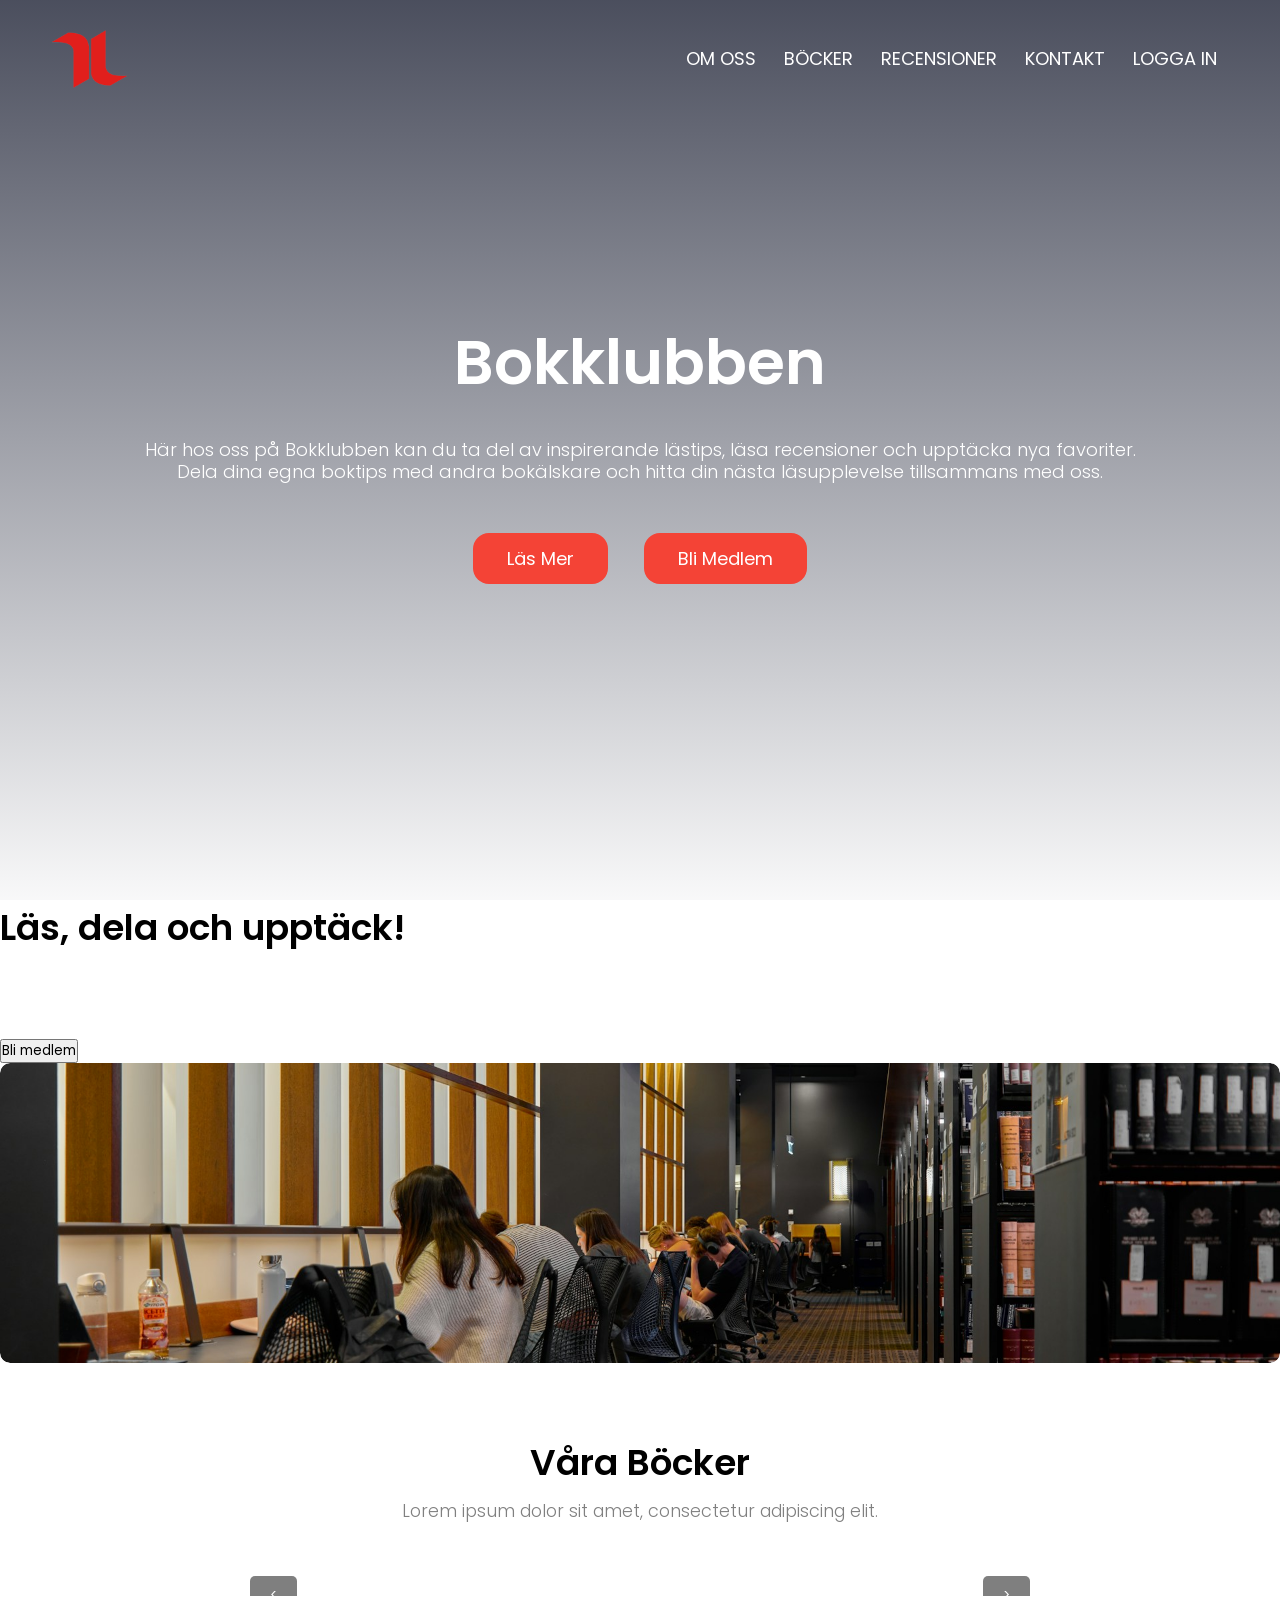
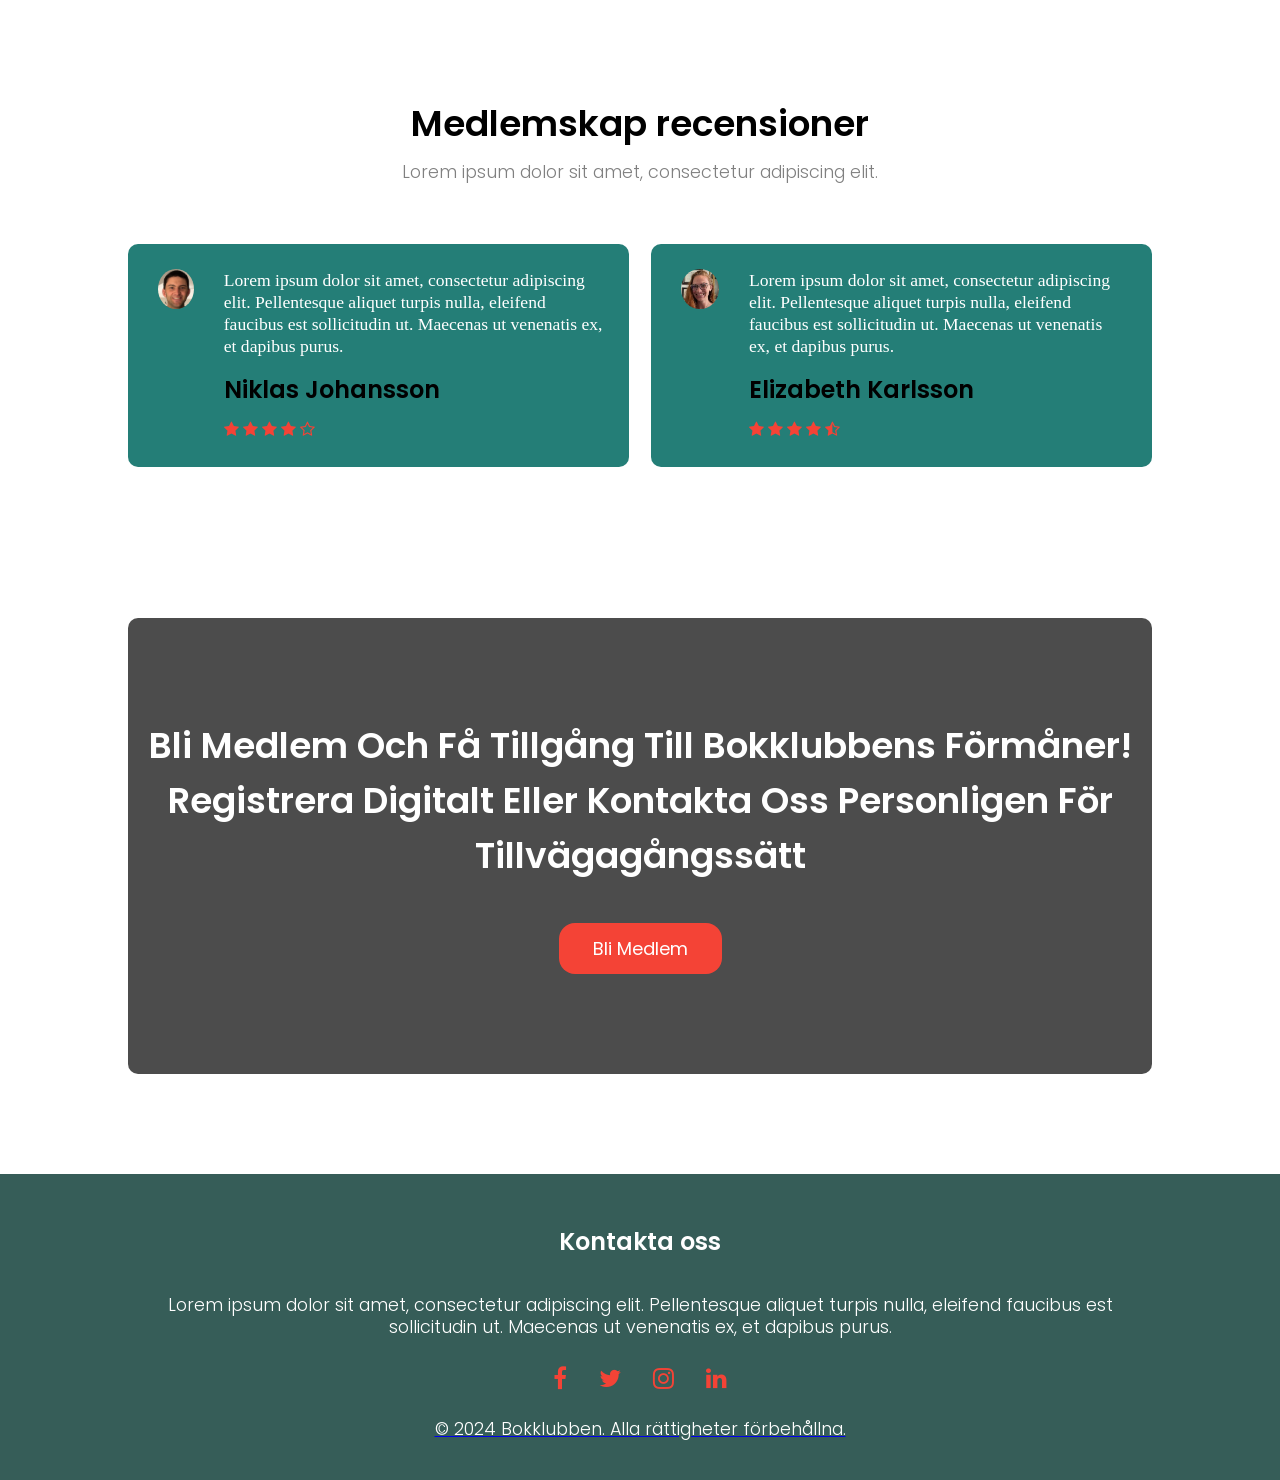
==== index.html @ b1202403 "Merge branch 'main' of https://gitlab.com/Teodorakri/boiler-room-bookify-ab" ====
<html>
<head>
<meta name="viewport" content="width=device-width, initial-scale=1.0">
<title>Bokklubben</title>
<link rel="stylesheet" href="/css/styles.css">
<link href="https://fonts.googleapis.com/css?family=Poppins:100,200,300,400,600,700&display=swap" rel="stylesheet">
<link rel="stylesheet" href="https://stackpath.bootstrapcdn.com/font-awesome/4.7.0/css/font-awesome.min.css"> 
<script src="index.js" defer></script>
</head>

<body>
    <section class="header">
        
        <nav>
            <a href="index.html"><img src="/images/Logo.png"></a>
            <div class="nav-links" id="navLinks">  
                <i class="fa fa-close" onclick="hideMenu()"></i>
                <ul>
                    <li><a href="#information">OM OSS</a></li>
                    <li><a href="#böcker">BÖCKER</a></li>
                    <li><a href="#recensioner">RECENSIONER</a></li>
                    <li><a href="#kontakt">KONTAKT</a></li>
                    <li><a href="login.html">LOGGA IN</a></li>
                </ul>
            </div>
            <i class="fa fa-bars" onclick="showMenu()"></i>
        </nav>
        
        <div class="hero-container">
            <h1>Bokklubben</h1>
            <p>Här hos oss på Bokklubben kan du ta del av inspirerande lästips, läsa recensioner och upptäcka nya favoriter.<br>Dela dina egna boktips med andra bokälskare och hitta din nästa läsupplevelse tillsammans med oss.</p>
            <a href="#information" class="hero-btn">Läs Mer</a>
            <a href="login.html" class="hero-btn">Bli Medlem</a>
        </div>
    </section>

    <main> 
 
        <section class="bg-light">
            <div class="grid grid-2-col hero inner-wrapper"> 

                <div class="hero-left">
                    <h1>Läs, dela och upptäck!</h1>
                    
                    <p>Här hos oss på Bokklubben kan du ta del av inspirerande lästips, läsa recensioner och upptäcka nya favoriter.</p>
                    
                    <p>Dela dina egna boktips med andra bokälskare och hitta din nästa läsupplevelse tillsammans med oss.</p>
                    
                    <a href="#">
                        <button class="button button-light" aria-label="Bli medlem">Bli medlem</button>
                    </a>

                </div>
                <div class="bibliotek-col">
                    <img src="images/Berlin.jpg">
                    <div class="layer">
                        <h3>BERLIN</h3>
                    </div>
                </div>
                
            </div>
    </section>
    
<!---------- Våra Böcker ---------->
    
<section class="böcker-sektion">
    <h1>Våra Böcker</h1>
        <p class="underrubrik">Lorem ipsum dolor sit amet, consectetur adipiscing elit.</p>
    <div class="slider">
      <button class="prev">&lt;</button>
      <div class="slides-container"></div>
      <button class="next">&gt;</button>
    </div>
</section>
    
<!---------- Medlemskap recensioner ---------->
    
    <section class="medlemskap-sektion" id="recensioner">
        <h1>Medlemskap recensioner</h1>
        <p class="underrubrik">Lorem ipsum dolor sit amet, consectetur adipiscing elit.</p>
            <div class="row">
                <div class="medlemskap-col">
                    <img src="images/user1.PNG">
                    <div> 
                        <p>Lorem ipsum dolor sit amet, consectetur adipiscing elit. Pellentesque aliquet turpis nulla, eleifend faucibus est sollicitudin ut. Maecenas ut venenatis ex, et dapibus purus.</p>
                        <h3>Niklas Johansson</h3>
                        <i class="fa fa-star"></i>
                        <i class="fa fa-star"></i>
                        <i class="fa fa-star"></i>
                        <i class="fa fa-star"></i>
                        <i class="fa fa-star-o"></i>
                    </div>
                </div>
                <div class="medlemskap-col">
                    <img src="images/user2.PNG">
                    <div>
                        <p>Lorem ipsum dolor sit amet, consectetur adipiscing elit. Pellentesque aliquet turpis nulla, eleifend faucibus est sollicitudin ut. Maecenas ut venenatis ex, et dapibus purus.</p>
                        <h3>Elizabeth Karlsson</h3>
                        <i class="fa fa-star"></i>
                        <i class="fa fa-star"></i>
                        <i class="fa fa-star"></i>
                        <i class="fa fa-star"></i>
                        <i class="fa fa-star-half-o"></i>
                    </div>
                </div>
                
            </div>
    </section>
    
<!------ Uppmaning för registrering ------>

<section class="registrera-sektion">
    
       <h1>Bli Medlem Och Få Tillgång Till Bokklubbens Förmåner!<br>Registrera Digitalt Eller Kontakta Oss Personligen För Tillvägagångssätt</h1>
        <a href="login.html" class="hero-btn">Bli Medlem</a>
    
</section>    
</main> 
<!-------- Footer ---------->
<footer>
<section class="footer" id="kontakt">
        <h4>Kontakta oss</h4>
        <p>Lorem ipsum dolor sit amet, consectetur adipiscing elit. Pellentesque aliquet turpis nulla, eleifend faucibus est<br>sollicitudin ut. Maecenas ut venenatis ex, et dapibus purus.</p>
        <div class="icons">
            <a href="index.html"><i class="fa fa-facebook"></i></a>
            <a href="index.html"><i class="fa fa-twitter"></i></a>
            <a href="index.html"><i class="fa fa-instagram"></i></a>
            <a href="index.html"><i class="fa fa-linkedin"></i></a>
            
        </div>
        <a href="index.html" class="footer-link"><p>© 2024 Bokklubben. Alla rättigheter förbehållna.</p></a>
</section>  
</footer>

</body>
</html>
---- css/styles.css ----
*{
    margin: 0;
    padding: 0;
    font-family: 'Poppins', sans-serif;
}

.header{
    min-height: 100vh;
    width: 100%;
    background-image: linear-gradient(rgba(4, 9, 30, 0.719),rgba(4, 9, 30, 0.027)),url(images/Library.jpg);
    background-position: center;
    background-size: cover;
    position: relative;
    overflow: hidden;
}

nav{
    display: flex;
    padding: 1.5% 4%;
    justify-content: space-between;
    align-items: center;
}

nav img{
    width: 80px;
}

.nav-links{
    flex: 1;
    text-align: right;
}

.nav-links ul li{
    list-style: none;
    display: inline-block;
    padding: 8px 12px;
    position: relative;
}

.nav-links ul li a{
    color: #fff;
    text-decoration: none;
    font-size: 18px;
}

.nav-links ul li::after{
    content: '';
    width: 0%;
    height: 2px;
    background: #f44336;
    display: block;
    margin: auto;
    transition: .5s;    
}

.nav-links ul li:hover::after{
    width: 100%;
}

nav .fa{
    display: none;
}

.hero-container{
    width: 90%;
    color: #fff;
    position: absolute;
    top: 50%;
    left: 50%;
    transform: translate(-50%, -50%);
    text-align: center;
}

.hero-container h1{
    font-size: 62px;
}

.hero-container p{
    margin: 20px 0 40px;
    font-size: 18px;
    color: #fff;
}

.hero-btn {
    display: inline-block;
    text-decoration: none;
    color: #fff;
    border-radius: 1rem;
    padding: 12px 34px;
    font-size: 18px;
    background: #f44336;
    position: relative;
    cursor: pointer;
    transition: 1s;
    margin: 0 1rem;
}

.hero-btn:hover{
    background: #f44336;
    transform: scale(1.15);
}


@media(max-width: 700px)
{
   .nav-links ul li
    {
        display: block;
    }

    .nav-links
    {
        position: fixed;
        background: #f44336;
        height: 100vh;
        width: 200px;                                                   
        top: 0;
        right: -200px;
        text-align: left;
        z-index: 2;
        transition: 0.5s;
    }

    .nav-links ul{
        padding: 30px;
    }

    nav .fa{
        display: block;
        color: #fff;
        margin: 10px;
        font-size: 22px;
        cursor: pointer; 
    }

    .hero-container h1{
        font-size: 3rem;
    }

    .hero-btn{
        margin: 1rem 0;
        display: block;

    }

}


/*---------- Information --------*/

main{
    background-color: #ffffff;
}

.information-sektion{
    width: 80%;
    margin: auto;
    text-align: center;
    padding-top: 100px;
}

h1{
    font-size: 36px;
    font-weight: 600;
}

p{
    color: white;
    font-size: 15px;
    font-weight: 300;
    line-height: 22px;
    padding: 10px;
}

.underrubrik{
    font-size: 1.1rem;
    color: gray;
}

.row{
    margin-top: 5%;
    display: flex;
    justify-content: space-between;  
}
  
.information-col{
    flex-basis: 31%;
    background: #247e77;
    border-radius: 10px;
    margin-bottom: 5%;
    padding: 20px 12px;
    box-sizing: border-box;
    transition: .2s;
}

h3{
    text-align: center;
    font-weight: 600;
    margin: 10px 0;
    font-size: 1.5rem;
}

.information-col:hover{
    box-shadow: 0 0 20px 0px rgba(0, 0, 0, 0.808);
}

@media (max-width:700px){
    .row{
        flex-direction: column;
    }
} 

/*---------------- Bibliotek ----------------*/

.bibliotek{
    width: 80%;
    margin: auto;
    text-align: center;
    padding-top: 50px;
}

.bibliotek-col {
    flex-basis: 32%;
    border-radius: 10px;
    margin-bottom: 30px;
    position: relative;
    overflow: hidden;
    display: flex; 
    justify-content: center;
    align-items: center;
    height: 300px; 
}

.bibliotek-col img {
    width: 100%;
    height: 100%; 
    object-fit: cover; 
    border-radius: 10px; 
}    

.layer{
    background: transparent;
    height: 100%;
    width: 100%;
    top: 0;
    left: 0;
    position: absolute;
    transition: .5s;
}

.layer:hover{
    background: rgba(226, 0, 0, 0.7);
}

.layer h3{
    width: 100%;
    font-weight: 500;
    color: #fff;
    font-size: 26px;
    bottom: 0;
    left: 50%;
    transform: translateX(-50%);
    position: absolute;
    opacity: 0;
    transition: .5s;
}

.layer:hover h3{
    bottom: 49%;
    opacity: 1;
}

/*-------------- Våra böcker ----------------*/

.böcker-sektion {
    max-width: 800px;
    margin: auto;
    margin-top: 4.5rem;
    position: relative;
    overflow: hidden;
    text-align: center;
  }

  .book{
    background-color: #d4d3d359;
    border: 2px solid rgb(0, 0, 0);
  }

  .book p{
    font-size: 1.1rem;
    color: #000000;
  }

  .book-status {
    margin-top: 1rem;
    font-weight: bold;
    padding: 5px;
    border-radius: 5px;
    display: inline-block;
    text-transform: uppercase;
    
  }
  
  .book-status.available {
    color: rgb(0, 0, 0);
    background-color: #11e611;
  }
  
  .book-status.unavailable {
    color: rgb(0, 0, 0);
    background-color: #ff4747;
  }
  
  .slider {
    display: flex;
    align-items: center;
    position: relative;
    margin-top: 4rem;
  }
  
  .slides-container {
    display: flex;
    transition: transform 0.5s ease-in-out;
    width: 100%;
  }
  
  .slides-container .book {
    min-width: 100%;
    box-sizing: border-box;
    padding: 10px;
    text-align: center;
  }
    
  .slides-container img {
    width: 100%;
    max-height: 400px;
    object-fit: cover;
    border-radius: 8px;
  }
  
  button.prev,
  button.next {
    position: absolute;
    top: 50%;
    transform: translateY(-50%);
    background-color: rgba(0, 0, 0, 0.5);
    color: white;
    border: none;
    padding: 10px 20px;
    cursor: pointer;
    border-radius: 5px;
    z-index: 10;
  }
  
  button.prev {
    left: 10px;
  }
  
  button.next {
    right: 10px;
  }
  
  button.prev:hover,
  button.next:hover {
    background-color: rgba(0, 0, 0, 0.8);
  }

/*---------------- Medlemskap recensioner ------------------*/

.medlemskap-sektion{
    width: 80%;
    margin: auto;
    padding-top: 100px;
    text-align: center;
}

.medlemskap-col{
    flex-basis: 44%;
    border-radius: 10px;
    margin-bottom: 5%;
    text-align: left;
    background: #247e77;
    padding: 25px;
    cursor: pointer;
    display: flex;
    transition: .2s;
}

.medlemskap-col:hover{
    box-shadow: 0 0 20px 0px rgba(0, 0, 0, 0.808);
}

.medlemskap-col img{
    height: 40px;
    margin-left: 5px;
    margin-right: 30px;
    border-radius: 50%;
}

.medlemskap-col p{
    padding: 0;
    font-size: 1.1rem;
    font-family: cursive;
}

.medlemskap-col h3{
    margin-top: 15px;
    text-align: left;
}

.medlemskap-col .fa{
    color: #f44336;
}

@media(max-width:700px){
    .medlemskap-col img{
        margin-left: 0px;
        margin-right: 15px;
    }
}

/*-------- Uppmaning för registrering ----------*/


.registrera-sektion{
    margin: 100px auto;
    width: 80%;
    background-image: linear-gradient(rgba(0,0,0,0.7),rgba(0,0,0,0.7)),url(images/Registrera.png);
    background-position: center;
    background-size: cover;
    border-radius: 10px;
    text-align: center;
    padding: 100px 0;
}

.registrera-sektion h1{
    color: #fff;
    margin-bottom: 40px; 
    padding: 0; 
}

@media(max-width:700px){
    .registrera-sektion h1{
        font-size: 24px;
    }
}

/*--------------Footer---------------*/

.footer{
    background-color: #365d58;
    color: white;
    width: 100%;
    text-align: center;
    padding: 30px 0;
    font-size: 1.5rem;
}

.footer h4{
    margin-bottom: 25px;
    margin-top: 20px;
    font-weight: 600;
}

footer p{
    font-size: 1.1rem;
    color: #fff;
}

.icons .fa{
    color: #f44336;
    margin: 0 13px;
    cursor: pointer;
    padding: 18px 0;
}
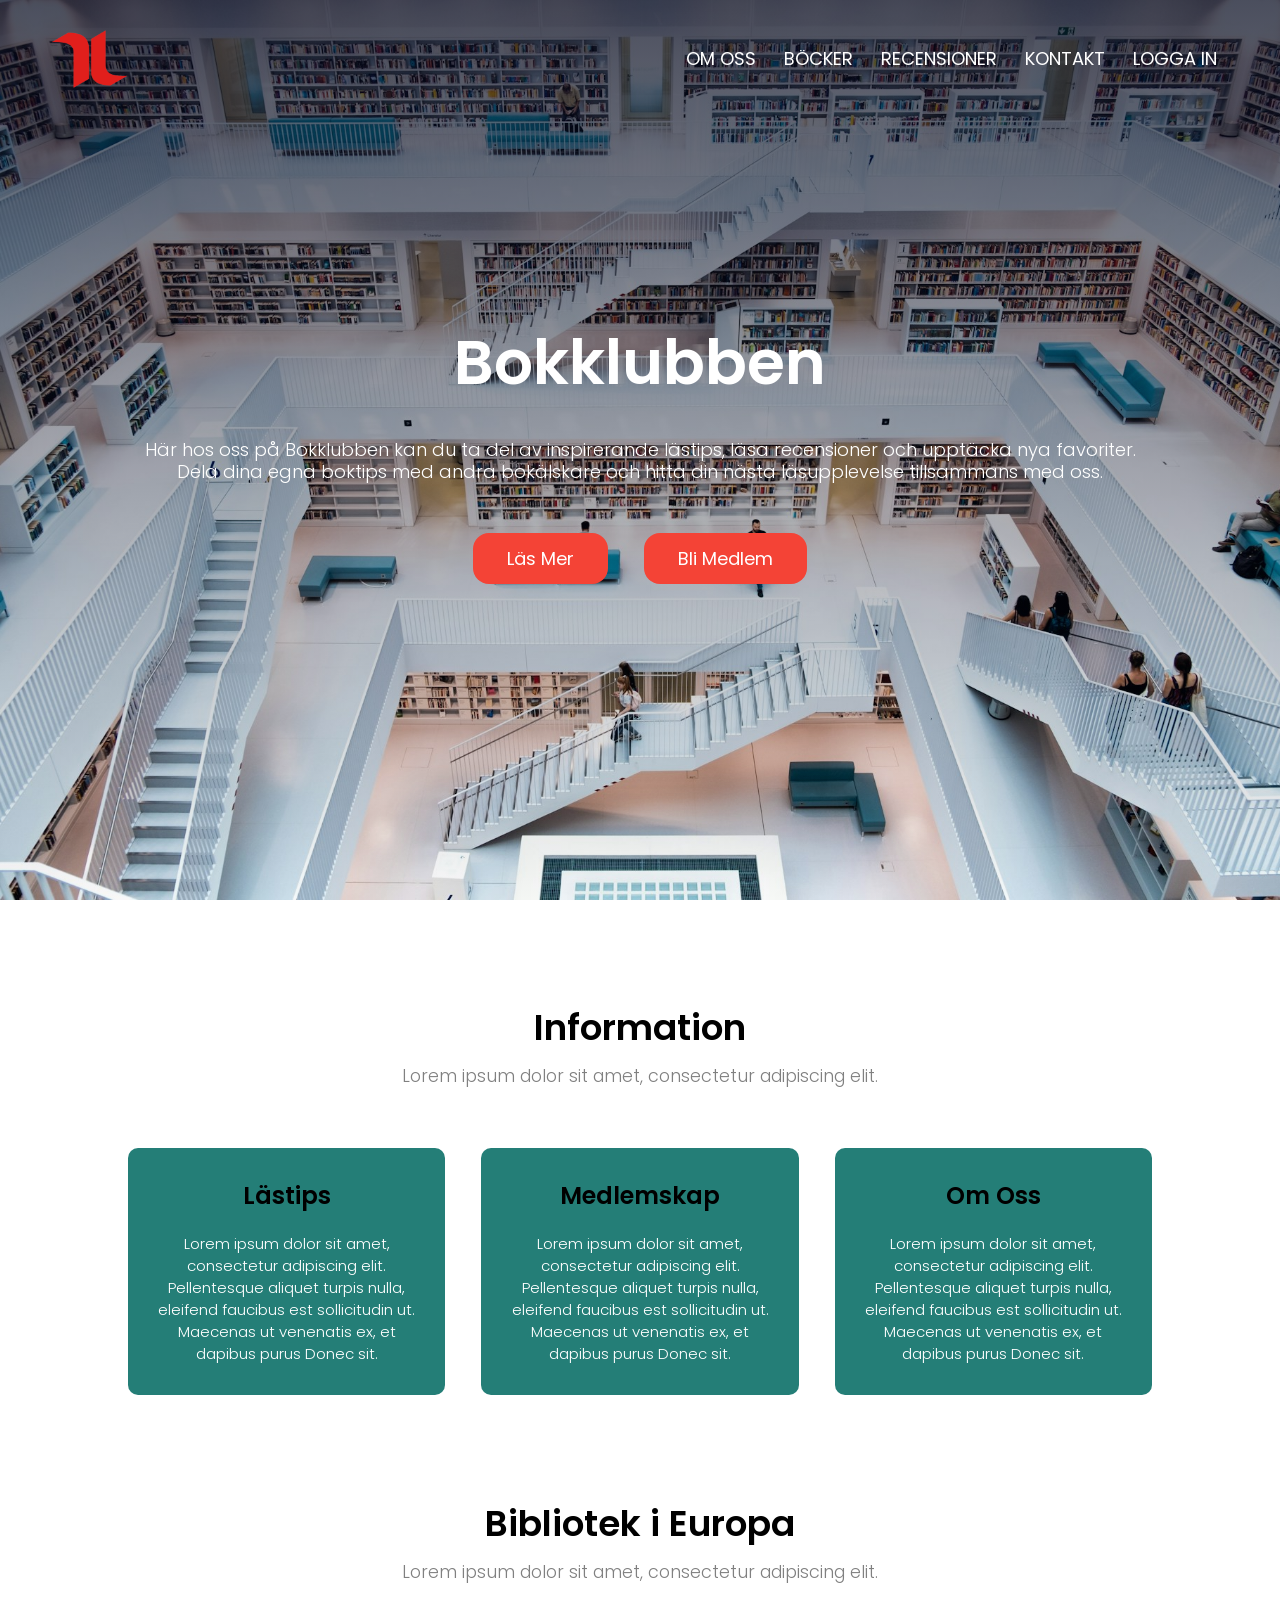
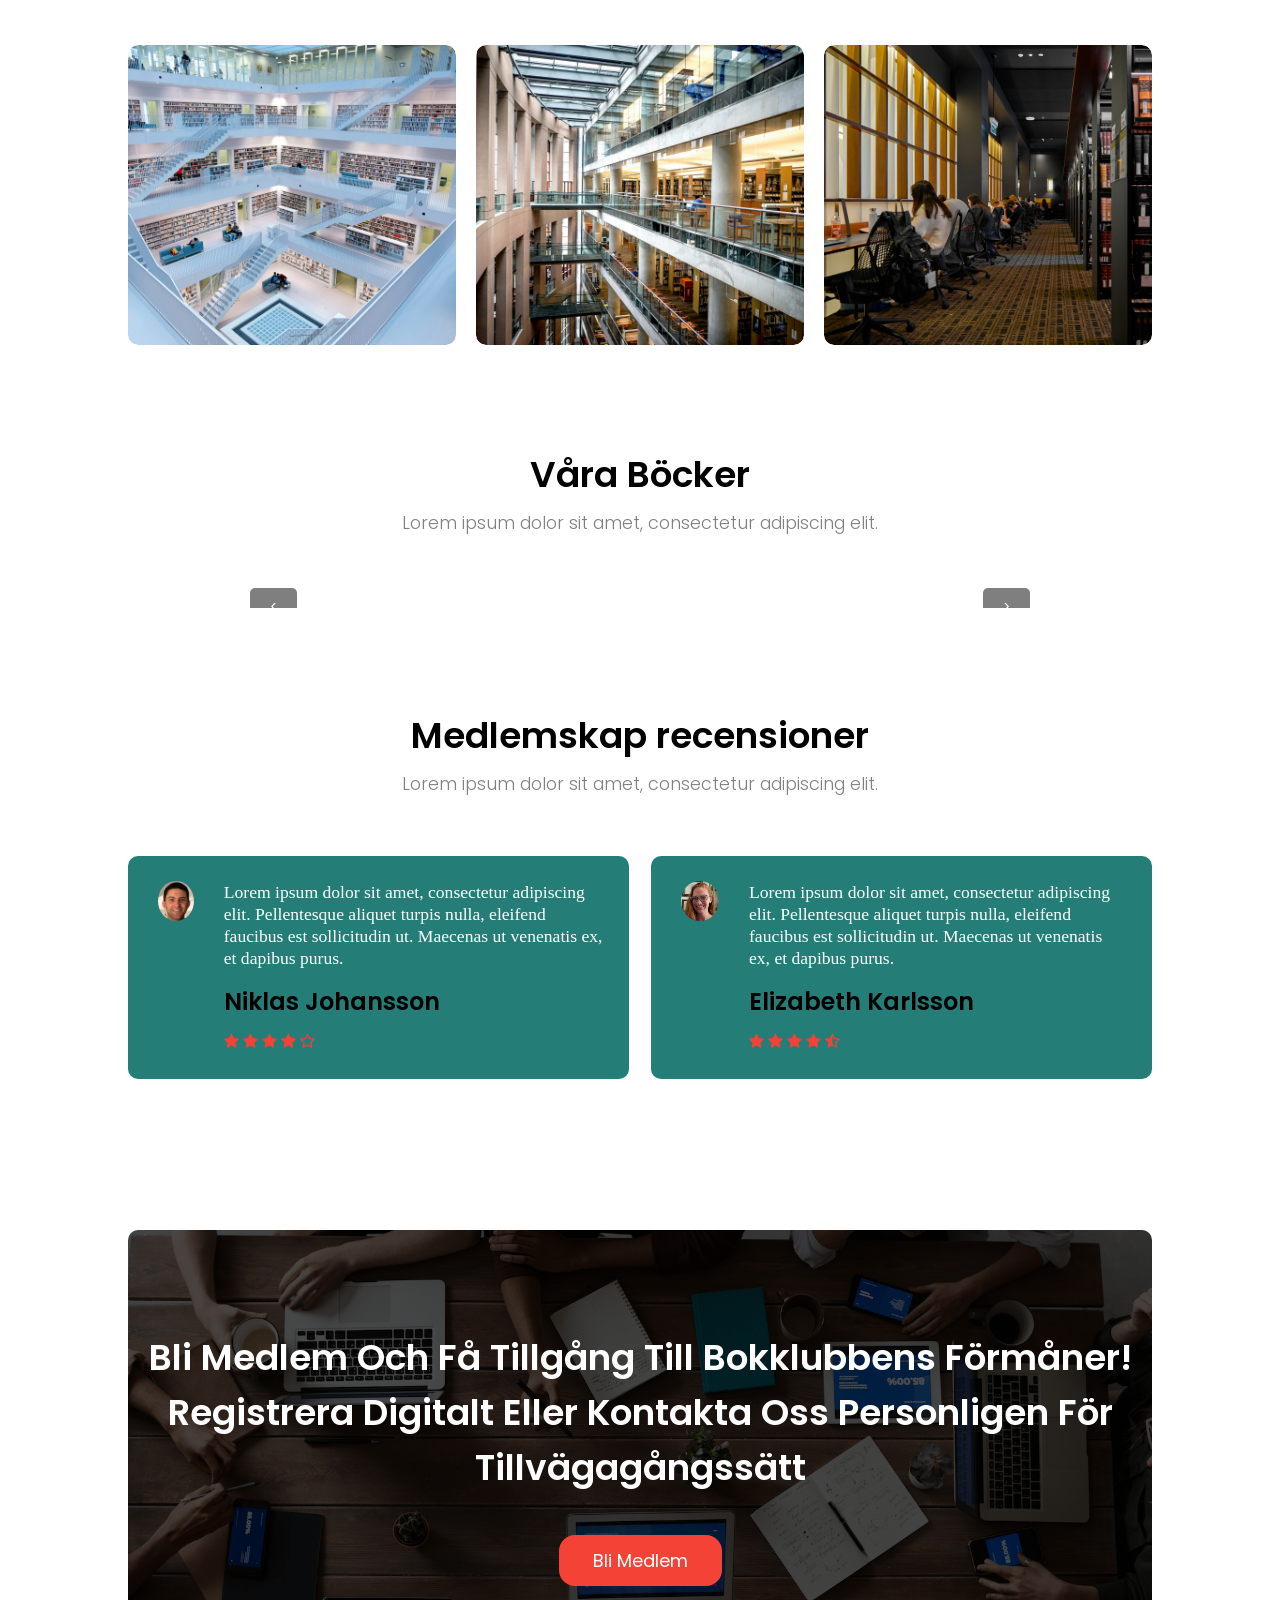
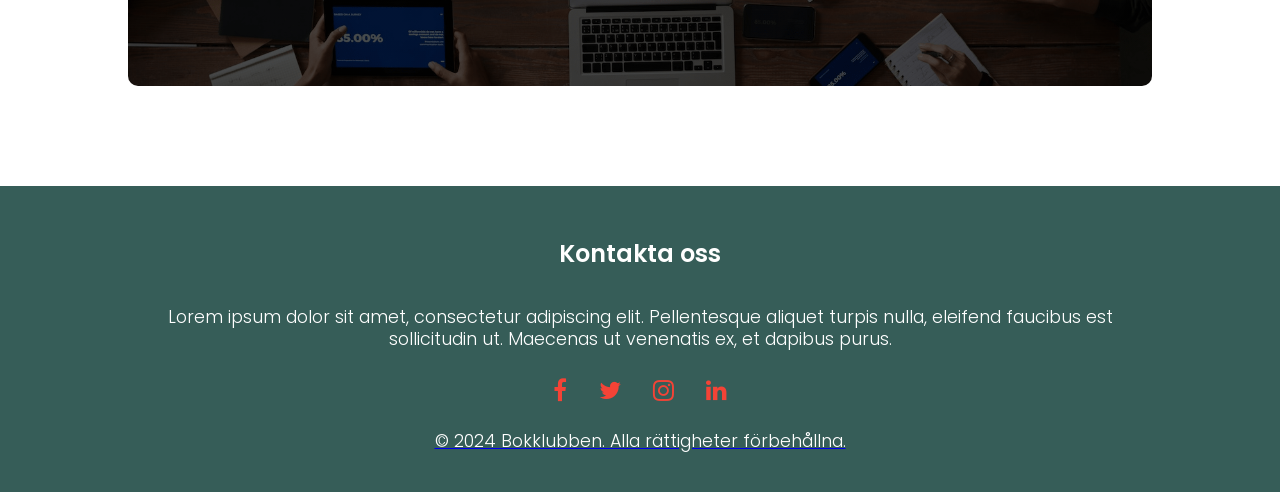
==== commit b3527947: "Frontpage Update Commit" ====
--- a/index.html
+++ b/index.html
@@ -12,7 +12,7 @@
     <section class="header">
         
         <nav>
-            <a href="index.html"><img src="/images/Logo.png"></a>
+            <a href="index.html"><img src="images/Logo.png"></a>
             <div class="nav-links" id="navLinks">  
                 <i class="fa fa-close" onclick="hideMenu()"></i>
                 <ul>
@@ -34,22 +34,44 @@
         </div>
     </section>
 
-    <main> 
- 
-        <section class="bg-light">
-            <div class="grid grid-2-col hero inner-wrapper"> 
-
-                <div class="hero-left">
-                    <h1>Läs, dela och upptäck!</h1>
-                    
-                    <p>Här hos oss på Bokklubben kan du ta del av inspirerande lästips, läsa recensioner och upptäcka nya favoriter.</p>
-                    
-                    <p>Dela dina egna boktips med andra bokälskare och hitta din nästa läsupplevelse tillsammans med oss.</p>
-                    
-                    <a href="#">
-                        <button class="button button-light" aria-label="Bli medlem">Bli medlem</button>
-                    </a>
-
+    <!---------- Information ----------->
+    <main>
+    <section class="information-sektion" id="information">
+        <h1>Information</h1>
+        <p class="underrubrik">Lorem ipsum dolor sit amet, consectetur adipiscing elit.</p>
+        <div class="row">
+            <div class="information-col">
+                <h3>Lästips</h3>
+                <p>Lorem ipsum dolor sit amet, consectetur adipiscing elit. Pellentesque aliquet turpis nulla, eleifend faucibus est sollicitudin ut. Maecenas ut venenatis ex, et dapibus purus Donec sit.</p>
+            </div>
+            <div class="information-col">
+                <h3>Medlemskap</h3>
+                <p>Lorem ipsum dolor sit amet, consectetur adipiscing elit. Pellentesque aliquet turpis nulla, eleifend faucibus est sollicitudin ut. Maecenas ut venenatis ex, et dapibus purus Donec sit.</p>
+            </div>
+            <div class="information-col">
+                <h3>Om Oss</h3>
+                <p>Lorem ipsum dolor sit amet, consectetur adipiscing elit. Pellentesque aliquet turpis nulla, eleifend faucibus est sollicitudin ut. Maecenas ut venenatis ex, et dapibus purus Donec sit.</p>
+            </div>
+        </div>
+    </section>
+    
+<!---------- Bibliotek ---------->
+    
+    <section class="bibliotek">
+        <h1>Bibliotek i Europa</h1>
+        <p class="underrubrik">Lorem ipsum dolor sit amet, consectetur adipiscing elit.</p>
+            <div class="row">
+                <div class="bibliotek-col">
+                    <img src="images/Stockholm.jpg">
+                    <div class="layer">
+                        <h3>STOCKHOLM</h3>
+                    </div>
+                </div>
+                <div class="bibliotek-col">
+                    <img src="images/Madrid.jpg">
+                    <div class="layer">
+                        <h3>MADRID</h3>
+                    </div>
                 </div>
                 <div class="bibliotek-col">
                     <img src="images/Berlin.jpg">
--- a/css/styles.css
+++ b/css/styles.css
@@ -7,7 +7,7 @@
 .header{
     min-height: 100vh;
     width: 100%;
-    background-image: linear-gradient(rgba(4, 9, 30, 0.719),rgba(4, 9, 30, 0.027)),url(images/Library.jpg);
+    background-image: linear-gradient(rgba(4, 9, 30, 0.719),rgba(4, 9, 30, 0.027)),url(/images/Library.jpg);
     background-position: center;
     background-size: cover;
     position: relative;
@@ -425,7 +425,7 @@
 .registrera-sektion{
     margin: 100px auto;
     width: 80%;
-    background-image: linear-gradient(rgba(0,0,0,0.7),rgba(0,0,0,0.7)),url(images/Registrera.png);
+    background-image: linear-gradient(rgba(0,0,0,0.7),rgba(0,0,0,0.7)),url(/images/Registrera.png);
     background-position: center;
     background-size: cover;
     border-radius: 10px;
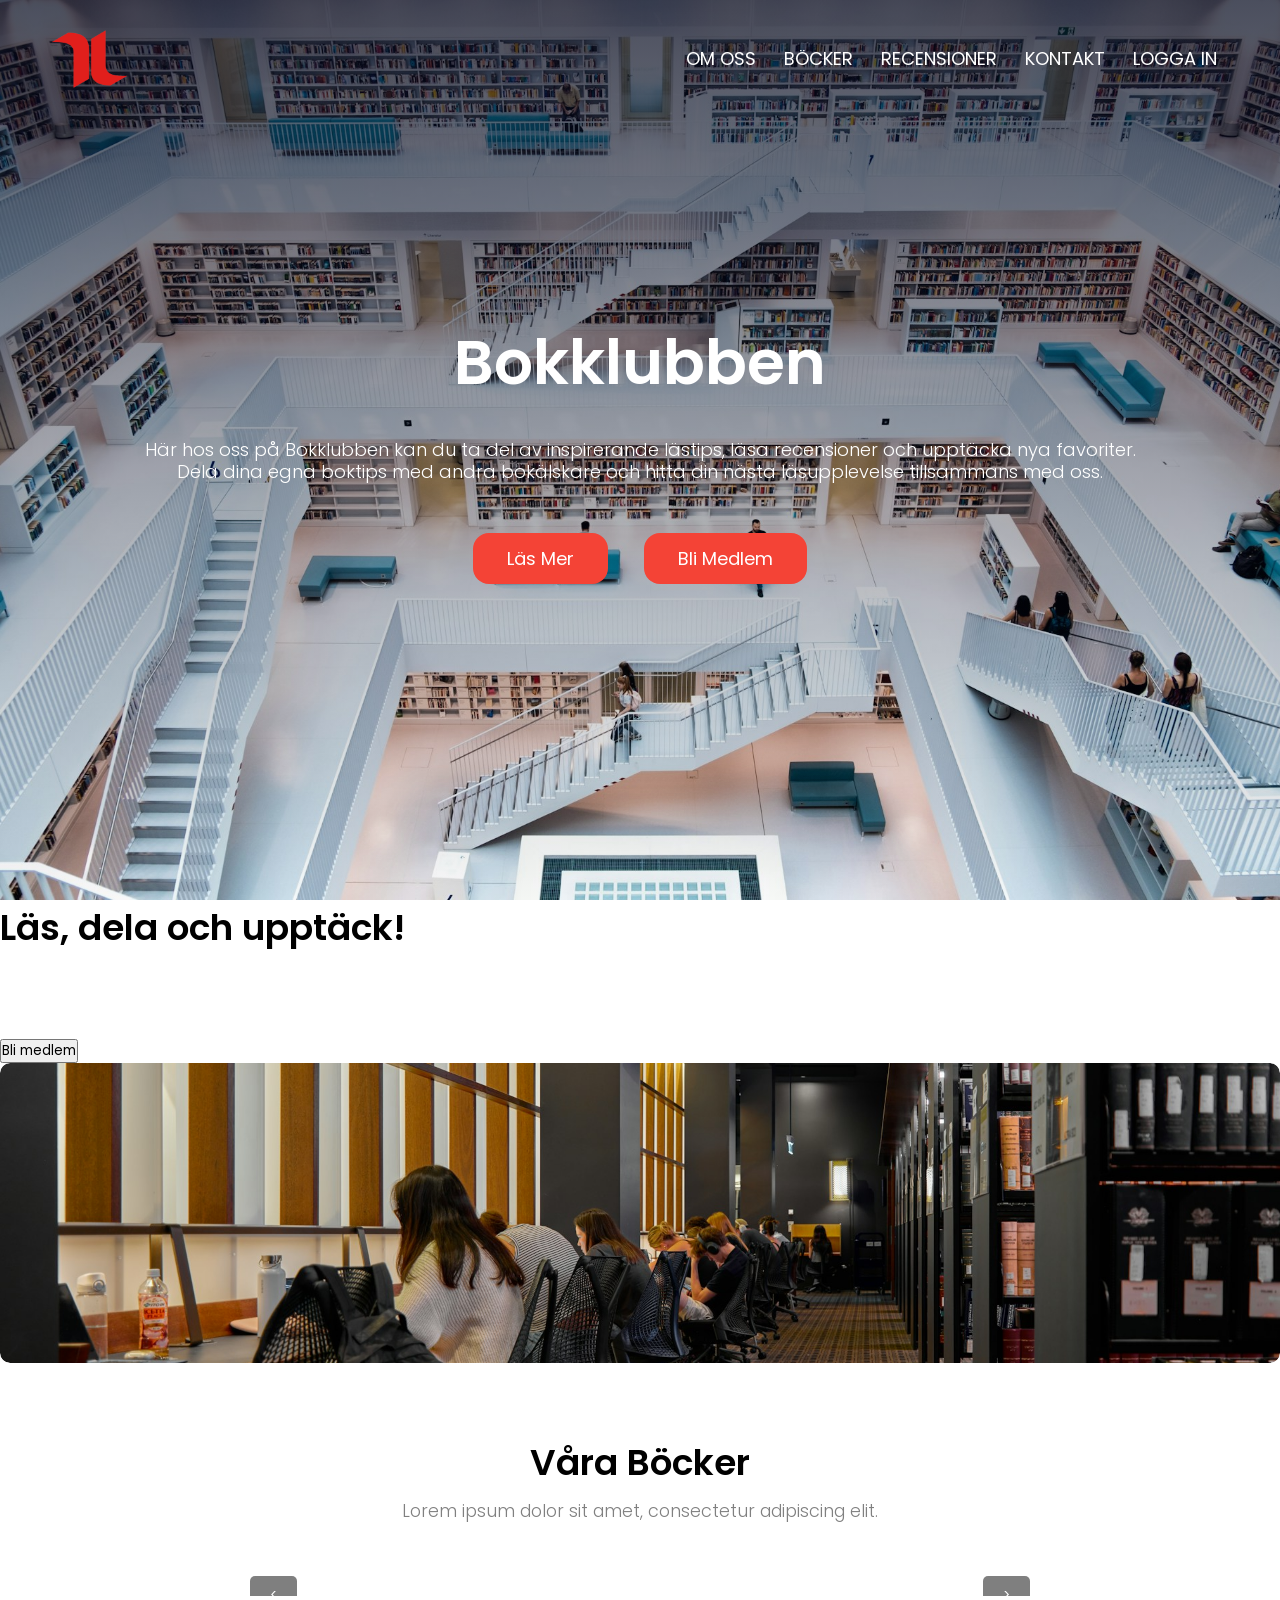
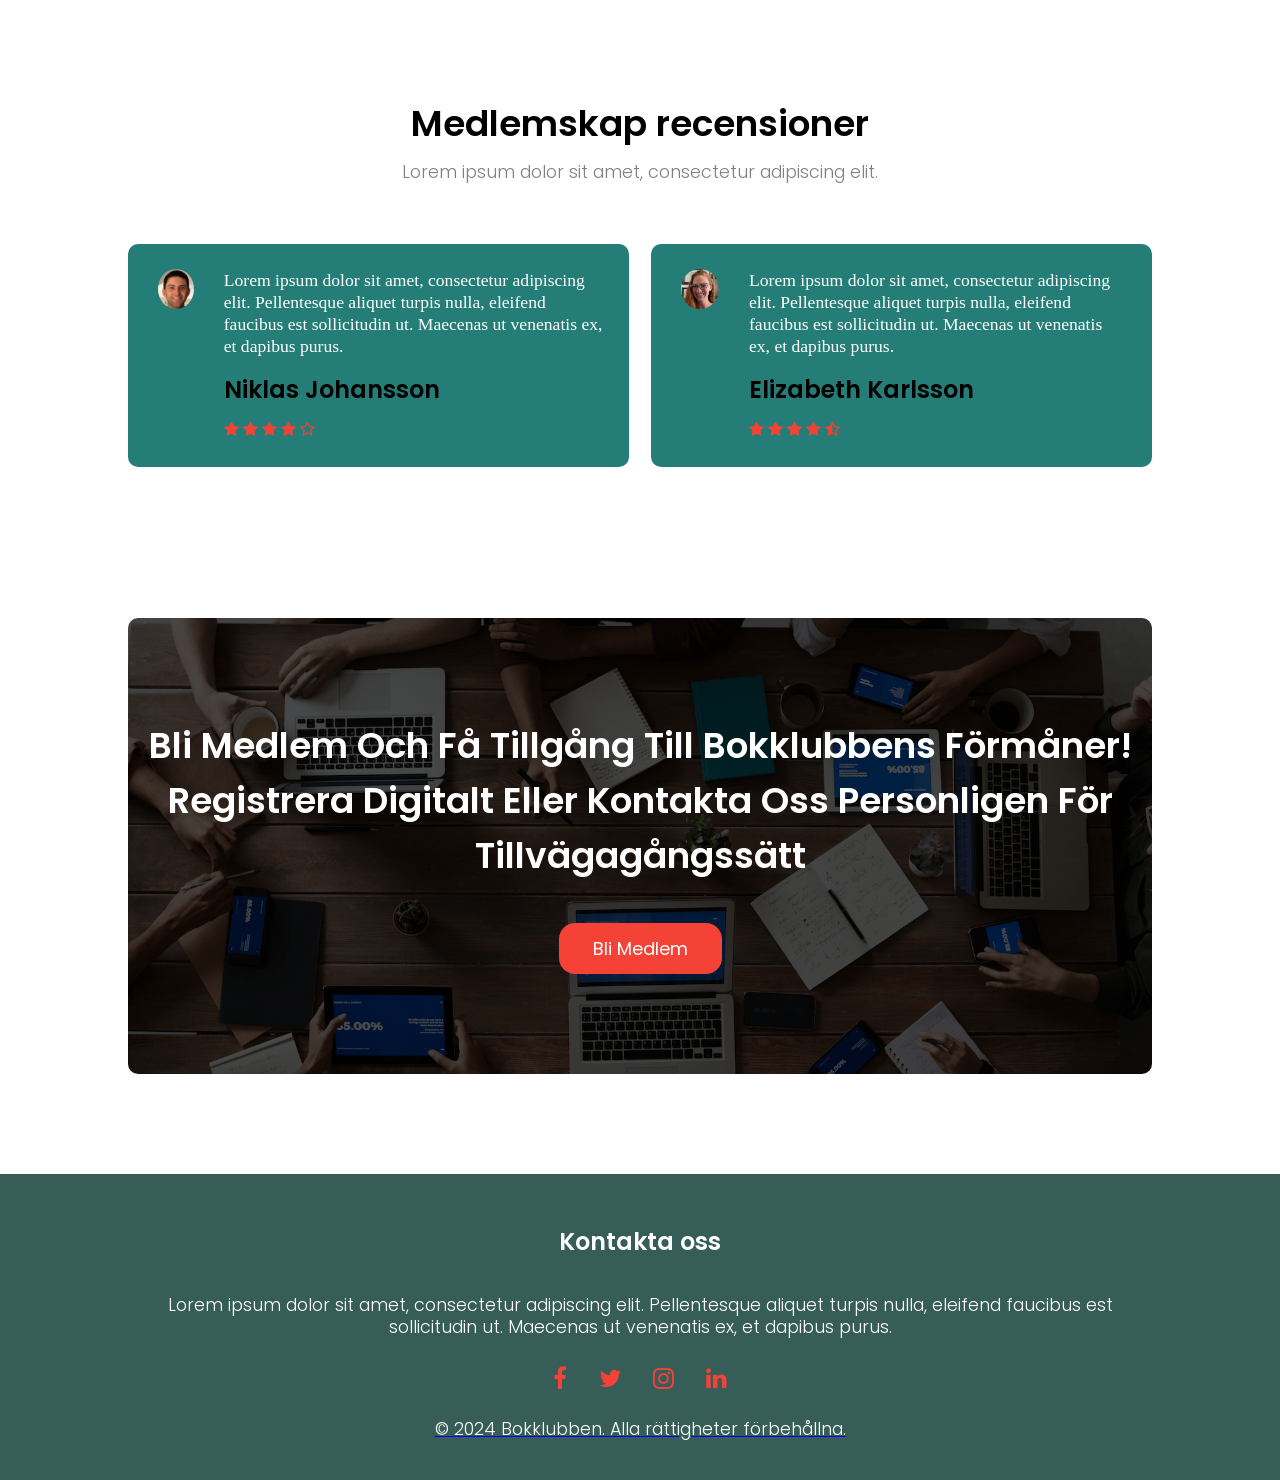
==== commit f02a420d: "Merge branch 'main' of https://gitlab.com/Teodorakri/boiler-room-bookify-ab" ====
--- a/index.html
+++ b/index.html
@@ -34,44 +34,22 @@
         </div>
     </section>
 
-    <!---------- Information ----------->
-    <main>
-    <section class="information-sektion" id="information">
-        <h1>Information</h1>
-        <p class="underrubrik">Lorem ipsum dolor sit amet, consectetur adipiscing elit.</p>
-        <div class="row">
-            <div class="information-col">
-                <h3>Lästips</h3>
-                <p>Lorem ipsum dolor sit amet, consectetur adipiscing elit. Pellentesque aliquet turpis nulla, eleifend faucibus est sollicitudin ut. Maecenas ut venenatis ex, et dapibus purus Donec sit.</p>
-            </div>
-            <div class="information-col">
-                <h3>Medlemskap</h3>
-                <p>Lorem ipsum dolor sit amet, consectetur adipiscing elit. Pellentesque aliquet turpis nulla, eleifend faucibus est sollicitudin ut. Maecenas ut venenatis ex, et dapibus purus Donec sit.</p>
-            </div>
-            <div class="information-col">
-                <h3>Om Oss</h3>
-                <p>Lorem ipsum dolor sit amet, consectetur adipiscing elit. Pellentesque aliquet turpis nulla, eleifend faucibus est sollicitudin ut. Maecenas ut venenatis ex, et dapibus purus Donec sit.</p>
-            </div>
-        </div>
-    </section>
-    
-<!---------- Bibliotek ---------->
-    
-    <section class="bibliotek">
-        <h1>Bibliotek i Europa</h1>
-        <p class="underrubrik">Lorem ipsum dolor sit amet, consectetur adipiscing elit.</p>
-            <div class="row">
-                <div class="bibliotek-col">
-                    <img src="images/Stockholm.jpg">
-                    <div class="layer">
-                        <h3>STOCKHOLM</h3>
-                    </div>
-                </div>
-                <div class="bibliotek-col">
-                    <img src="images/Madrid.jpg">
-                    <div class="layer">
-                        <h3>MADRID</h3>
-                    </div>
+    <main> 
+ 
+        <section class="bg-light">
+            <div class="grid grid-2-col hero inner-wrapper"> 
+
+                <div class="hero-left">
+                    <h1>Läs, dela och upptäck!</h1>
+                    
+                    <p>Här hos oss på Bokklubben kan du ta del av inspirerande lästips, läsa recensioner och upptäcka nya favoriter.</p>
+                    
+                    <p>Dela dina egna boktips med andra bokälskare och hitta din nästa läsupplevelse tillsammans med oss.</p>
+                    
+                    <a href="#">
+                        <button class="button button-light" aria-label="Bli medlem">Bli medlem</button>
+                    </a>
+
                 </div>
                 <div class="bibliotek-col">
                     <img src="images/Berlin.jpg">
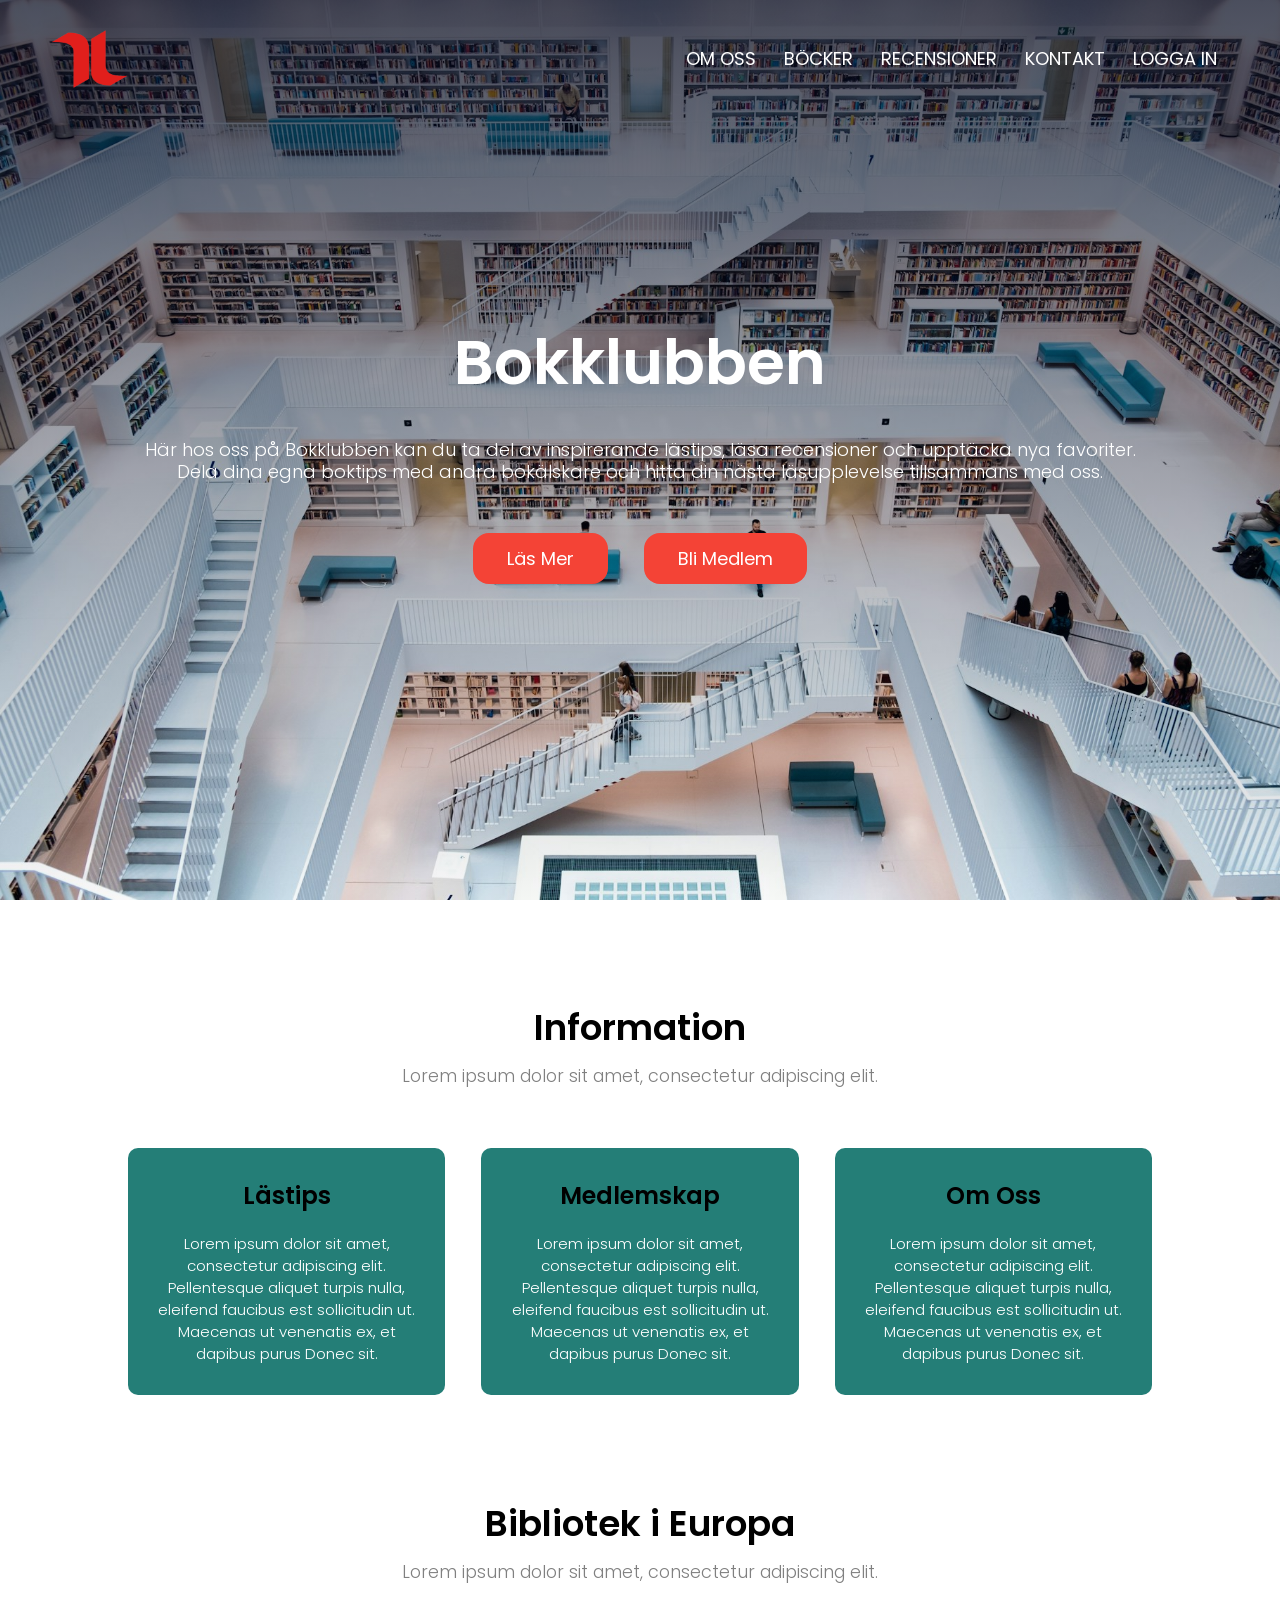
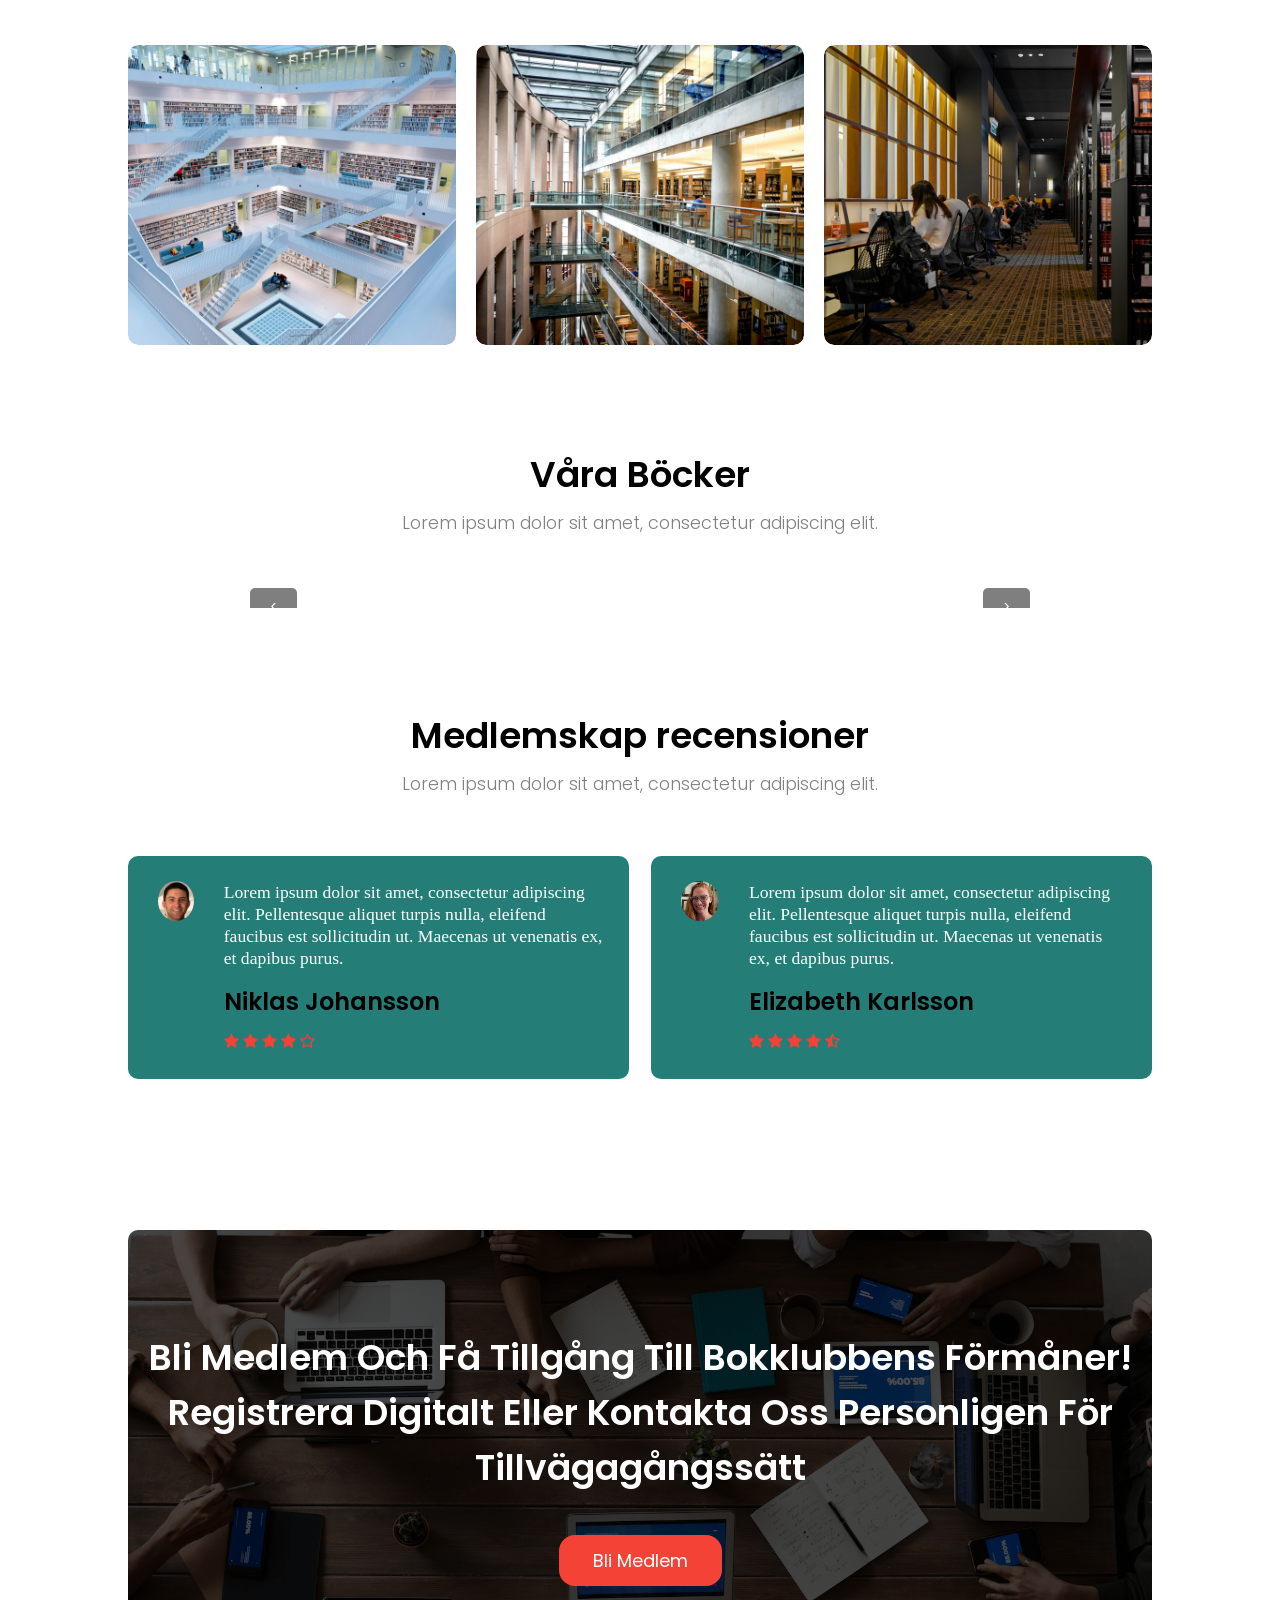
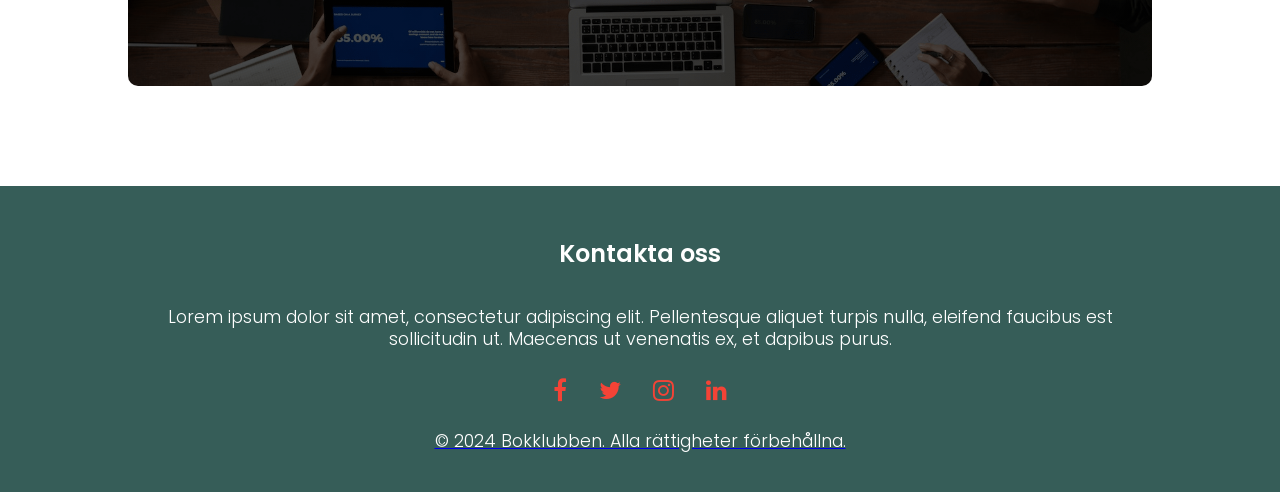
==== commit 93da95db: "Front Page connected with db.json to render "books" data & image." ====
--- a/index.html
+++ b/index.html
@@ -5,9 +5,10 @@
 <link rel="stylesheet" href="/css/styles.css">
 <link href="https://fonts.googleapis.com/css?family=Poppins:100,200,300,400,600,700&display=swap" rel="stylesheet">
 <link rel="stylesheet" href="https://stackpath.bootstrapcdn.com/font-awesome/4.7.0/css/font-awesome.min.css"> 
-<script src="index.js" defer></script>
+<script src="scripts/index.js" defer></script>
 </head>
 
+</head>
 <body>
     <section class="header">
         
@@ -34,22 +35,44 @@
         </div>
     </section>
 
-    <main> 
- 
-        <section class="bg-light">
-            <div class="grid grid-2-col hero inner-wrapper"> 
-
-                <div class="hero-left">
-                    <h1>Läs, dela och upptäck!</h1>
-                    
-                    <p>Här hos oss på Bokklubben kan du ta del av inspirerande lästips, läsa recensioner och upptäcka nya favoriter.</p>
-                    
-                    <p>Dela dina egna boktips med andra bokälskare och hitta din nästa läsupplevelse tillsammans med oss.</p>
-                    
-                    <a href="#">
-                        <button class="button button-light" aria-label="Bli medlem">Bli medlem</button>
-                    </a>
-
+    <!---------- Information ----------->
+    <main>
+    <section class="information-sektion" id="information">
+        <h1>Information</h1>
+        <p class="underrubrik">Lorem ipsum dolor sit amet, consectetur adipiscing elit.</p>
+        <div class="row">
+            <div class="information-col">
+                <h3>Lästips</h3>
+                <p>Lorem ipsum dolor sit amet, consectetur adipiscing elit. Pellentesque aliquet turpis nulla, eleifend faucibus est sollicitudin ut. Maecenas ut venenatis ex, et dapibus purus Donec sit.</p>
+            </div>
+            <div class="information-col">
+                <h3>Medlemskap</h3>
+                <p>Lorem ipsum dolor sit amet, consectetur adipiscing elit. Pellentesque aliquet turpis nulla, eleifend faucibus est sollicitudin ut. Maecenas ut venenatis ex, et dapibus purus Donec sit.</p>
+            </div>
+            <div class="information-col">
+                <h3>Om Oss</h3>
+                <p>Lorem ipsum dolor sit amet, consectetur adipiscing elit. Pellentesque aliquet turpis nulla, eleifend faucibus est sollicitudin ut. Maecenas ut venenatis ex, et dapibus purus Donec sit.</p>
+            </div>
+        </div>
+    </section>
+    
+<!---------- Bibliotek ---------->
+    
+    <section class="bibliotek">
+        <h1>Bibliotek i Europa</h1>
+        <p class="underrubrik">Lorem ipsum dolor sit amet, consectetur adipiscing elit.</p>
+            <div class="row">
+                <div class="bibliotek-col">
+                    <img src="images/Stockholm.jpg">
+                    <div class="layer">
+                        <h3>STOCKHOLM</h3>
+                    </div>
+                </div>
+                <div class="bibliotek-col">
+                    <img src="images/Madrid.jpg">
+                    <div class="layer">
+                        <h3>MADRID</h3>
+                    </div>
                 </div>
                 <div class="bibliotek-col">
                     <img src="images/Berlin.jpg">
--- a/css/styles.css
+++ b/css/styles.css
@@ -472,4 +472,4 @@
     margin: 0 13px;
     cursor: pointer;
     padding: 18px 0;
-}
+}
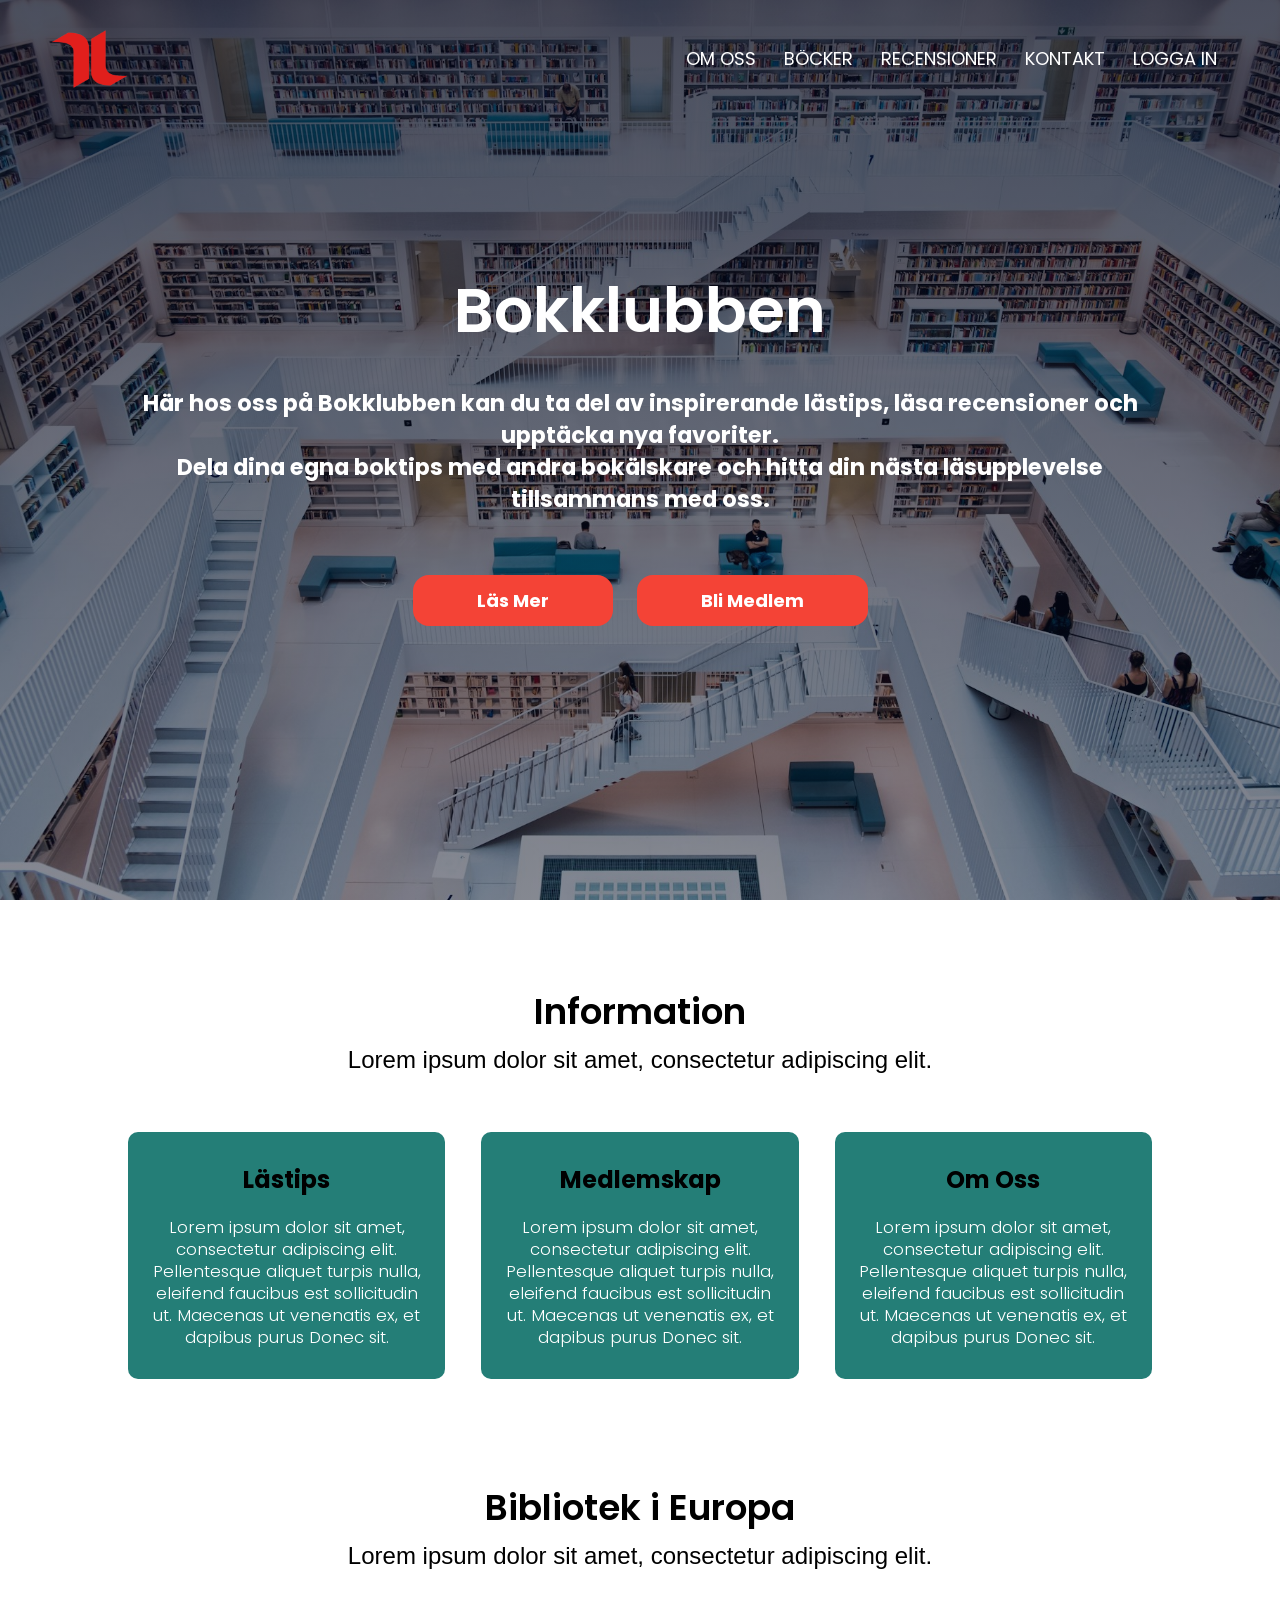
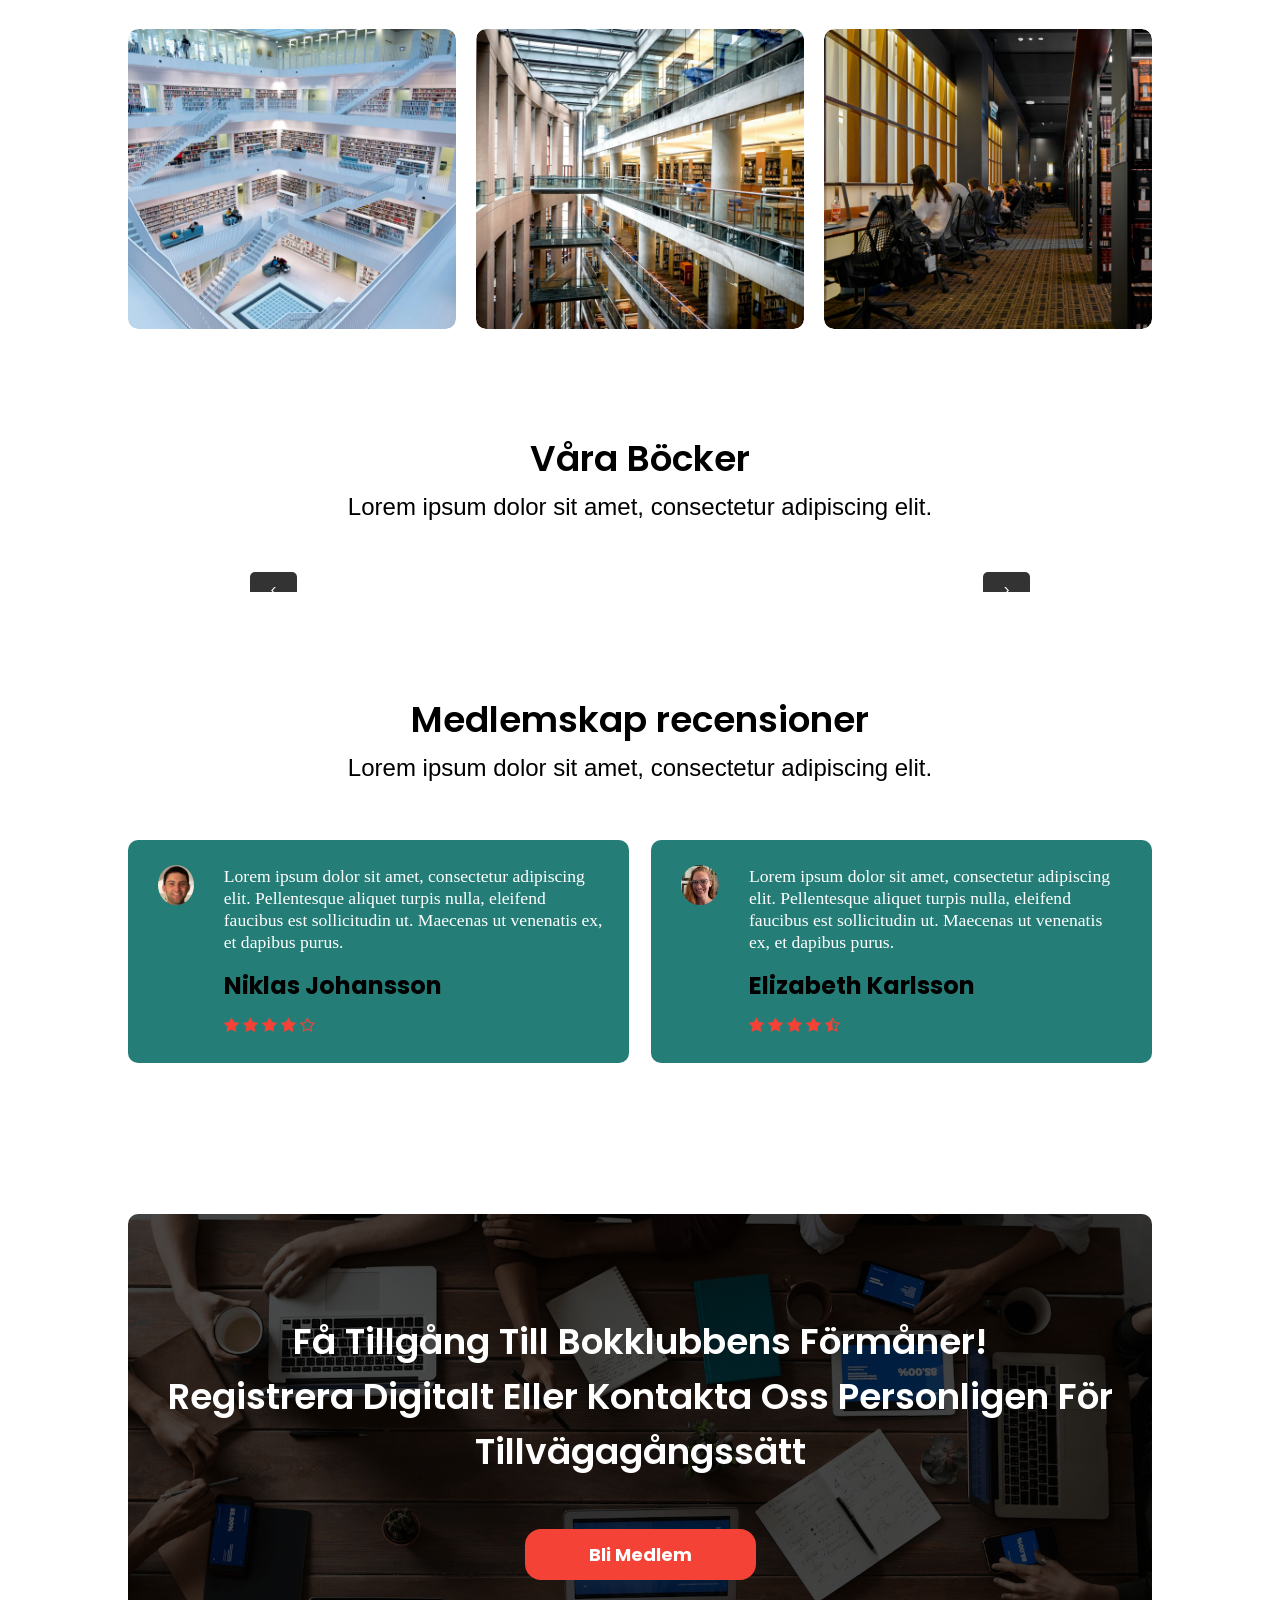
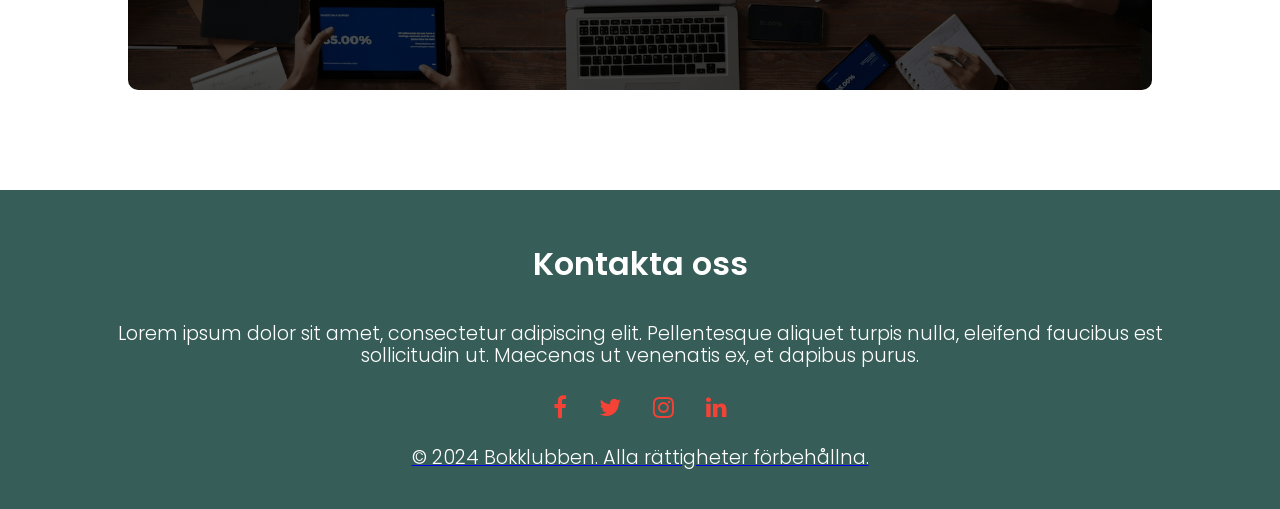
==== commit 36b3521b: "Added CSS styling with responsiveness to different sections of the home page." ====
--- a/index.html
+++ b/index.html
@@ -18,7 +18,7 @@
                 <i class="fa fa-close" onclick="hideMenu()"></i>
                 <ul>
                     <li><a href="#information">OM OSS</a></li>
-                    <li><a href="#böcker">BÖCKER</a></li>
+                    <li><a href="#våra-böcker">BÖCKER</a></li>
                     <li><a href="#recensioner">RECENSIONER</a></li>
                     <li><a href="#kontakt">KONTAKT</a></li>
                     <li><a href="login.html">LOGGA IN</a></li>
@@ -31,7 +31,7 @@
             <h1>Bokklubben</h1>
             <p>Här hos oss på Bokklubben kan du ta del av inspirerande lästips, läsa recensioner och upptäcka nya favoriter.<br>Dela dina egna boktips med andra bokälskare och hitta din nästa läsupplevelse tillsammans med oss.</p>
             <a href="#information" class="hero-btn">Läs Mer</a>
-            <a href="login.html" class="hero-btn">Bli Medlem</a>
+            <a href="signup.html" class="hero-btn">Bli Medlem</a>
         </div>
     </section>
 
@@ -86,7 +86,7 @@
     
 <!---------- Våra Böcker ---------->
     
-<section class="böcker-sektion">
+<section class="böcker-sektion" id="våra-böcker">
     <h1>Våra Böcker</h1>
         <p class="underrubrik">Lorem ipsum dolor sit amet, consectetur adipiscing elit.</p>
     <div class="slider">
@@ -134,7 +134,7 @@
 
 <section class="registrera-sektion">
     
-       <h1>Bli Medlem Och Få Tillgång Till Bokklubbens Förmåner!<br>Registrera Digitalt Eller Kontakta Oss Personligen För Tillvägagångssätt</h1>
+       <h1>Få Tillgång Till Bokklubbens Förmåner!<br>Registrera Digitalt Eller Kontakta Oss Personligen För Tillvägagångssätt</h1>
         <a href="login.html" class="hero-btn">Bli Medlem</a>
     
 </section>    
--- a/css/styles.css
+++ b/css/styles.css
@@ -7,7 +7,7 @@
 .header{
     min-height: 100vh;
     width: 100%;
-    background-image: linear-gradient(rgba(4, 9, 30, 0.719),rgba(4, 9, 30, 0.027)),url(/images/Library.jpg);
+    background-image: linear-gradient(rgba(4, 9, 30, 0.719),rgba(4, 9, 30, 0.479)),url(/images/Library.jpg);
     background-position: center;
     background-size: cover;
     position: relative;
@@ -62,7 +62,7 @@
 }
 
 .hero-container{
-    width: 90%;
+    width: 80%;
     color: #fff;
     position: absolute;
     top: 50%;
@@ -77,8 +77,9 @@
 
 .hero-container p{
     margin: 20px 0 40px;
-    font-size: 18px;
-    color: #fff;
+    font-size: 1.4rem;
+    font-weight: bold;
+    line-height: 2rem;
 }
 
 .hero-btn {
@@ -86,22 +87,24 @@
     text-decoration: none;
     color: #fff;
     border-radius: 1rem;
-    padding: 12px 34px;
+    padding: 12px 64px;
     font-size: 18px;
+    font-weight: bold;
     background: #f44336;
     position: relative;
     cursor: pointer;
-    transition: 1s;
-    margin: 0 1rem;
-}
-
-.hero-btn:hover{
-    background: #f44336;
-    transform: scale(1.15);
-}
-
-
-@media(max-width: 700px)
+    transition: 0.3s;
+    margin: 10px 10px; 
+}
+
+.hero-btn:hover {
+    background: #d32f2f;
+    transform: scale(1.1);
+}
+
+
+
+@media(max-width: 800px)
 {
    .nav-links ul li
     {
@@ -137,12 +140,19 @@
         font-size: 3rem;
     }
 
-    .hero-btn{
-        margin: 1rem 0;
-        display: block;
-
-    }
-
+    .hero-btn {
+        width: 80%; 
+        font-size: 16px; 
+        padding: 10px 20px; 
+    }
+}
+
+@media (max-width: 500px) {
+    .hero-btn {
+        width: 80%; 
+        font-size: 16px; 
+        padding: 8px 16px; 
+    }
 }
 
 
@@ -155,6 +165,7 @@
 .information-sektion{
     width: 80%;
     margin: auto;
+    margin-top: -1rem;
     text-align: center;
     padding-top: 100px;
 }
@@ -166,15 +177,16 @@
 
 p{
     color: white;
-    font-size: 15px;
+    font-size: 1.04rem;
     font-weight: 300;
     line-height: 22px;
     padding: 10px;
 }
 
 .underrubrik{
-    font-size: 1.1rem;
-    color: gray;
+    font-size: 1.5rem;
+    font-family:sans-serif;
+    color: rgb(0, 0, 0);
 }
 
 .row{
@@ -198,6 +210,7 @@
     font-weight: 600;
     margin: 10px 0;
     font-size: 1.5rem;
+    font-weight: bold;
 }
 
 .information-col:hover{
@@ -282,12 +295,13 @@
   }
 
   .book{
-    background-color: #d4d3d359;
+    background: linear-gradient(to top left,#72efc7,#004E8F);
     border: 2px solid rgb(0, 0, 0);
   }
 
   .book p{
     font-size: 1.1rem;
+    font-weight: bold;
     color: #000000;
   }
 
@@ -335,7 +349,7 @@
     width: 100%;
     max-height: 400px;
     object-fit: cover;
-    border-radius: 8px;
+    border-radius: 2rem;
   }
   
   button.prev,
@@ -343,7 +357,7 @@
     position: absolute;
     top: 50%;
     transform: translateY(-50%);
-    background-color: rgba(0, 0, 0, 0.5);
+    background-color: rgba(0, 0, 0, 0.8);
     color: white;
     border: none;
     padding: 10px 20px;
@@ -362,7 +376,7 @@
   
   button.prev:hover,
   button.next:hover {
-    background-color: rgba(0, 0, 0, 0.8);
+    background-color: rgba(0, 0, 0, 0.5);
   }
 
 /*---------------- Medlemskap recensioner ------------------*/
@@ -419,6 +433,12 @@
     }
 }
 
+@media(max-width:1200px){
+    .row{
+        gap: 2rem;
+    }
+}
+
 /*-------- Uppmaning för registrering ----------*/
 
 
@@ -459,11 +479,12 @@
 .footer h4{
     margin-bottom: 25px;
     margin-top: 20px;
+    font-size: 2rem;
     font-weight: 600;
 }
 
 footer p{
-    font-size: 1.1rem;
+    font-size: 1.2rem;
     color: #fff;
 }
 
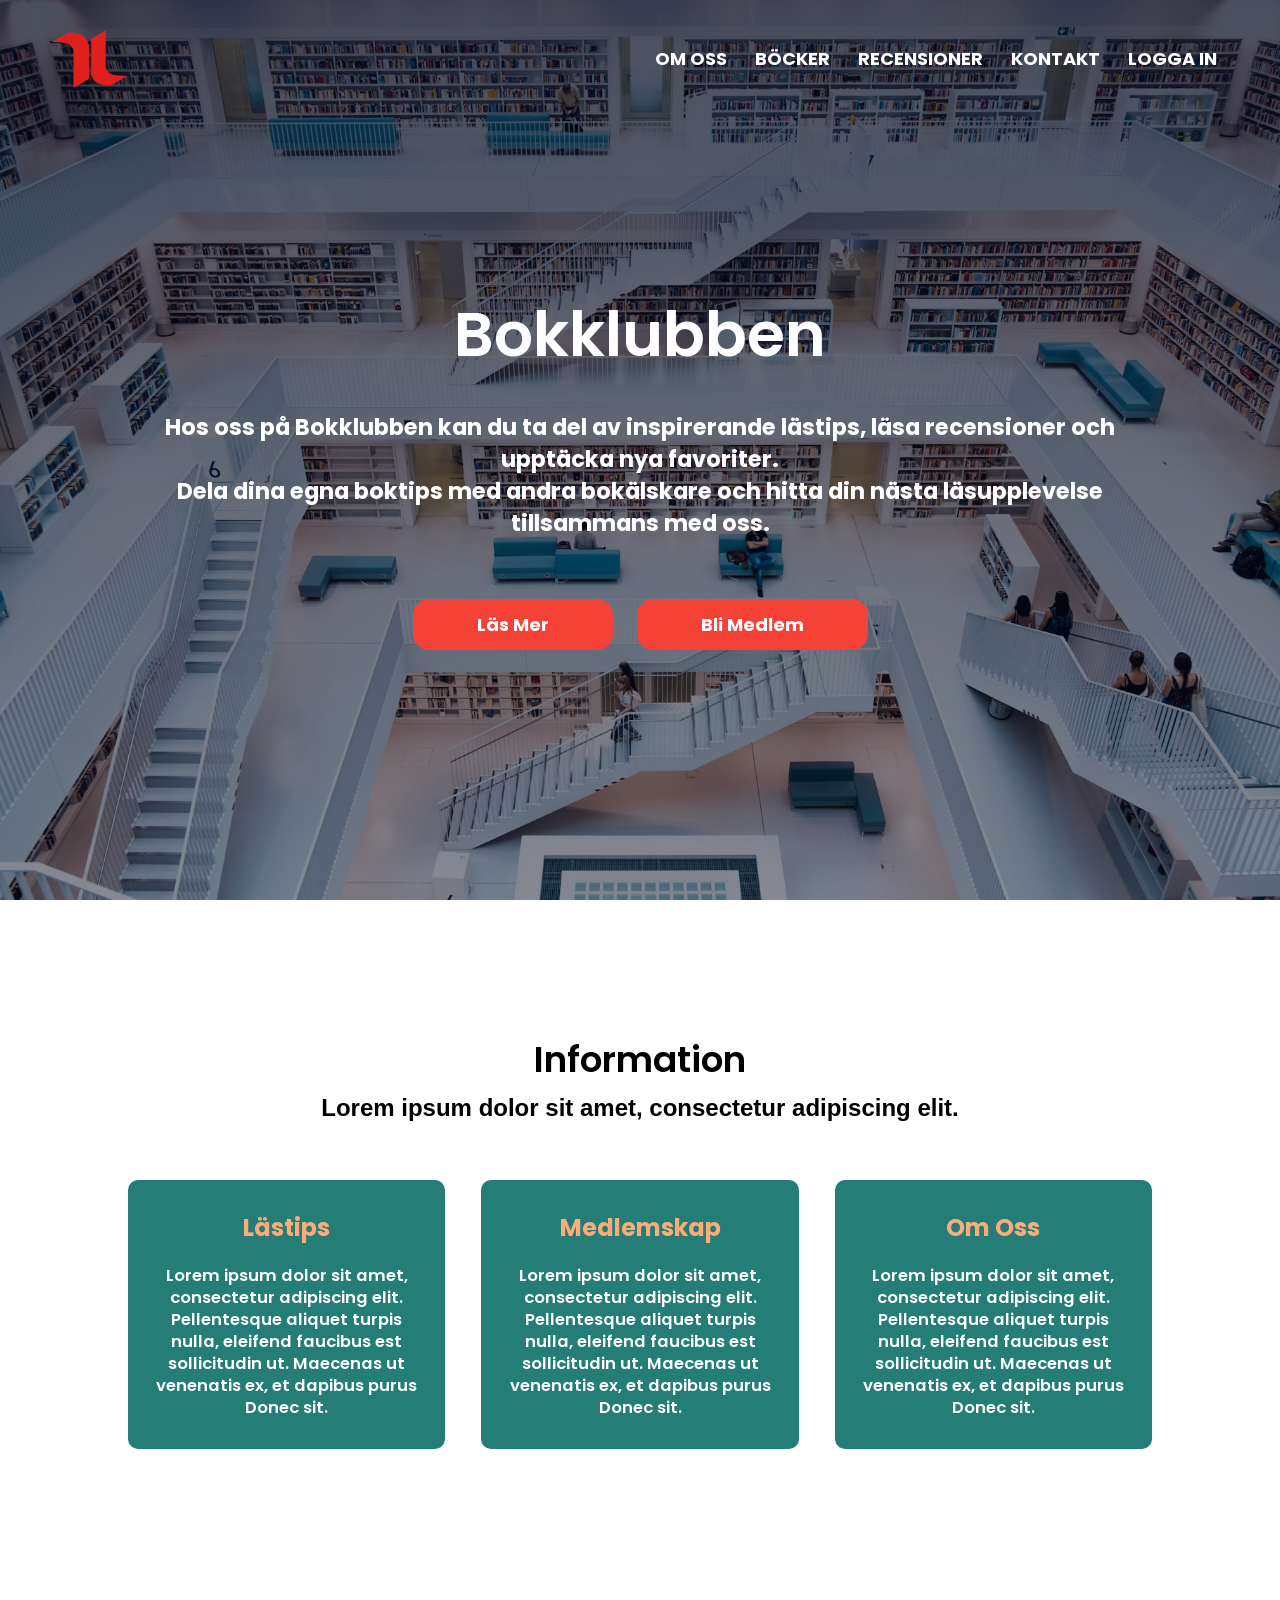
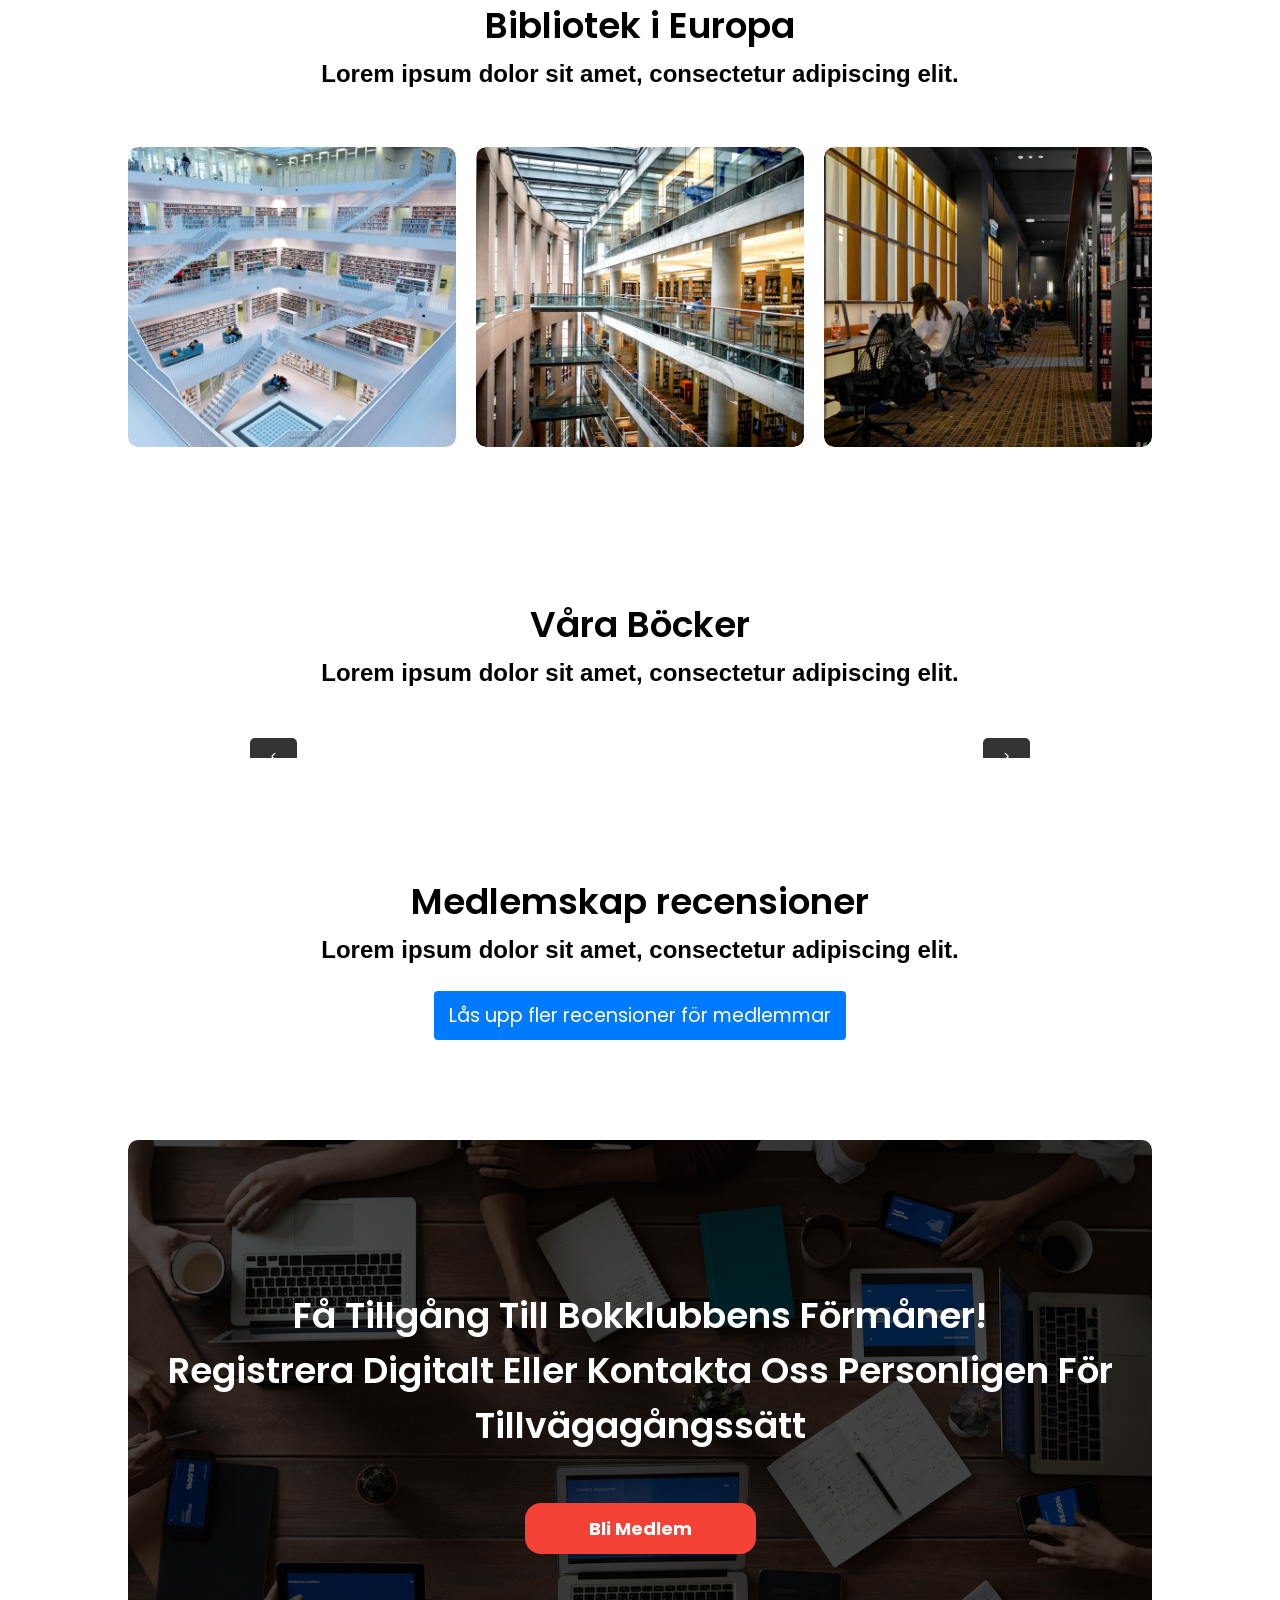
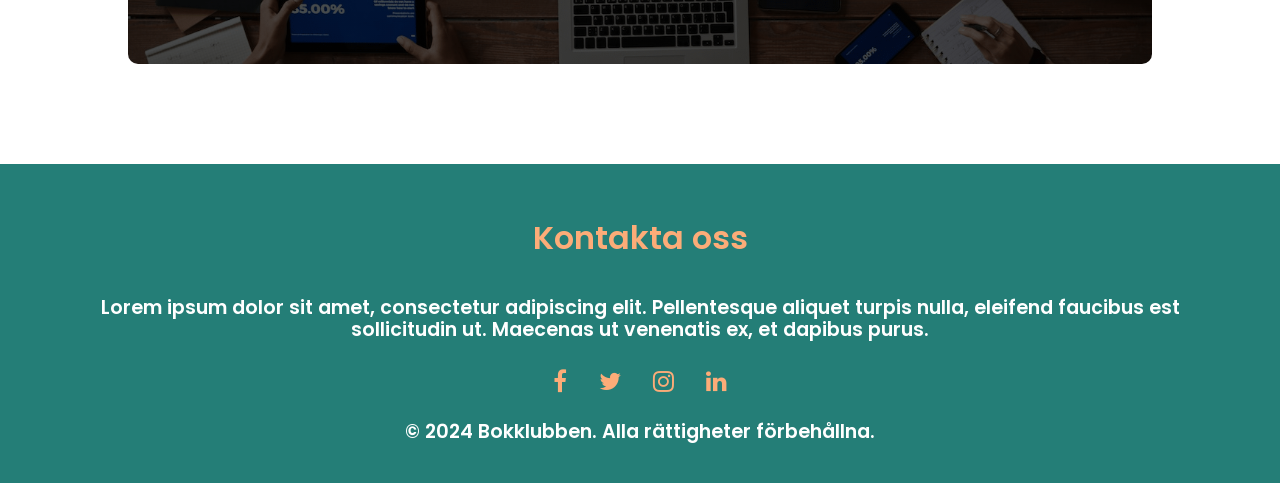
==== commit a9e0f586: "Home page updated within index.html, styles,css, index.js and db.json (reviews). Member reviews are " ====
--- a/index.html
+++ b/index.html
@@ -29,7 +29,7 @@
         
         <div class="hero-container">
             <h1>Bokklubben</h1>
-            <p>Här hos oss på Bokklubben kan du ta del av inspirerande lästips, läsa recensioner och upptäcka nya favoriter.<br>Dela dina egna boktips med andra bokälskare och hitta din nästa läsupplevelse tillsammans med oss.</p>
+            <p>Hos oss på Bokklubben kan du ta del av inspirerande lästips, läsa recensioner och upptäcka nya favoriter.<br>Dela dina egna boktips med andra bokälskare och hitta din nästa läsupplevelse tillsammans med oss.</p>
             <a href="#information" class="hero-btn">Läs Mer</a>
             <a href="signup.html" class="hero-btn">Bli Medlem</a>
         </div>
@@ -98,38 +98,12 @@
     
 <!---------- Medlemskap recensioner ---------->
     
-    <section class="medlemskap-sektion" id="recensioner">
-        <h1>Medlemskap recensioner</h1>
-        <p class="underrubrik">Lorem ipsum dolor sit amet, consectetur adipiscing elit.</p>
-            <div class="row">
-                <div class="medlemskap-col">
-                    <img src="images/user1.PNG">
-                    <div> 
-                        <p>Lorem ipsum dolor sit amet, consectetur adipiscing elit. Pellentesque aliquet turpis nulla, eleifend faucibus est sollicitudin ut. Maecenas ut venenatis ex, et dapibus purus.</p>
-                        <h3>Niklas Johansson</h3>
-                        <i class="fa fa-star"></i>
-                        <i class="fa fa-star"></i>
-                        <i class="fa fa-star"></i>
-                        <i class="fa fa-star"></i>
-                        <i class="fa fa-star-o"></i>
-                    </div>
-                </div>
-                <div class="medlemskap-col">
-                    <img src="images/user2.PNG">
-                    <div>
-                        <p>Lorem ipsum dolor sit amet, consectetur adipiscing elit. Pellentesque aliquet turpis nulla, eleifend faucibus est sollicitudin ut. Maecenas ut venenatis ex, et dapibus purus.</p>
-                        <h3>Elizabeth Karlsson</h3>
-                        <i class="fa fa-star"></i>
-                        <i class="fa fa-star"></i>
-                        <i class="fa fa-star"></i>
-                        <i class="fa fa-star"></i>
-                        <i class="fa fa-star-half-o"></i>
-                    </div>
-                </div>
-                
-            </div>
-    </section>
-    
+<section class="medlemskap-behållare" id="recensioner">
+    <h1>Medlemskap recensioner</h1>
+    <p class="underrubrik">Lorem ipsum dolor sit amet, consectetur adipiscing elit.</p>
+    <div class="medlemskap-sektion"></div>
+</section> 
+
 <!------ Uppmaning för registrering ------>
 
 <section class="registrera-sektion">
@@ -151,7 +125,7 @@
             <a href="index.html"><i class="fa fa-linkedin"></i></a>
             
         </div>
-        <a href="index.html" class="footer-link"><p>© 2024 Bokklubben. Alla rättigheter förbehållna.</p></a>
+        <p class="footer-link">© 2024 Bokklubben. Alla rättigheter förbehållna.</p>
 </section>  
 </footer>
 
--- a/css/styles.css
+++ b/css/styles.css
@@ -38,9 +38,10 @@
 }
 
 .nav-links ul li a{
-    color: #fff;
+    color: #ffffff;
     text-decoration: none;
     font-size: 18px;
+    font-weight: bold;
 }
 
 .nav-links ul li::after{
@@ -175,10 +176,19 @@
     font-weight: 600;
 }
 
+h3{
+    text-align: center;
+    color: #fcac78;
+    font-weight: 600;
+    margin: 10px 0;
+    font-size: 1.5rem;
+    font-weight: bold;
+}
+
 p{
-    color: white;
+    color: rgb(255, 255, 255);
     font-size: 1.04rem;
-    font-weight: 300;
+    font-weight: 600;
     line-height: 22px;
     padding: 10px;
 }
@@ -192,7 +202,8 @@
 .row{
     margin-top: 5%;
     display: flex;
-    justify-content: space-between;  
+    justify-content: space-between; 
+    cursor: pointer; 
 }
   
 .information-col{
@@ -203,14 +214,6 @@
     padding: 20px 12px;
     box-sizing: border-box;
     transition: .2s;
-}
-
-h3{
-    text-align: center;
-    font-weight: 600;
-    margin: 10px 0;
-    font-size: 1.5rem;
-    font-weight: bold;
 }
 
 .information-col:hover{
@@ -295,12 +298,13 @@
   }
 
   .book{
-    background: linear-gradient(to top left,#72efc7,#004E8F);
-    border: 2px solid rgb(0, 0, 0);
+    background: linear-gradient(to top left,#247e7688,#0c80dfc5);
+    border: 3px solid rgb(0, 0, 0);
+    border-radius: 1rem;
   }
 
   .book p{
-    font-size: 1.1rem;
+    font-size: 1.2rem;
     font-weight: bold;
     color: #000000;
   }
@@ -311,8 +315,15 @@
     padding: 5px;
     border-radius: 5px;
     display: inline-block;
+    text-transform: uppercase; 
+    border: 3px solid black;
+  }
+
+  .book h3{
+    font-size: 1.8rem ;
+    color: #ffffff;
     text-transform: uppercase;
-    
+    font-weight:bolder
   }
   
   .book-status.available {
@@ -346,10 +357,12 @@
   }
     
   .slides-container img {
-    width: 100%;
+    width: 60%;
+    margin: 1rem;
     max-height: 400px;
-    object-fit: cover;
+    object-fit: fill;
     border-radius: 2rem;
+    border: 3px solid black;
   }
   
   button.prev,
@@ -381,61 +394,139 @@
 
 /*---------------- Medlemskap recensioner ------------------*/
 
-.medlemskap-sektion{
-    width: 80%;
-    margin: auto;
-    padding-top: 100px;
-    text-align: center;
-}
-
-.medlemskap-col{
-    flex-basis: 44%;
-    border-radius: 10px;
-    margin-bottom: 5%;
-    text-align: left;
-    background: #247e77;
-    padding: 25px;
+.medlemskap-behållare {
+    width: 80%; 
+    margin: 0 auto; 
+    padding-top: 20px; 
+    text-align: center; 
+}
+
+.medlemskap-behållare, h1{
+    margin-top: 3rem;
+}
+
+.medlemskap-sektion {
+    display: flex; 
+    justify-content: center;
+    gap: 40px; 
+}
+
+.review-slide {
+    flex: 1 1 30%; 
+    max-width: 700px; 
+    margin: 4rem 0;
+    background-color: #247e77;
+    border: 1px solid #000000; 
+    padding: 15px; 
+    border-radius: 8px; 
+    box-sizing: border-box; 
+    display: flex; 
+    flex-direction: column; 
+    justify-content: space-between; 
+    align-items: center; 
+    height: 600px; 
+    width: 100%; 
+    overflow: hidden; 
+    transition: .2s;
     cursor: pointer;
-    display: flex;
-    transition: .2s;
-}
-
-.medlemskap-col:hover{
+}
+
+.review-slide img, .review-slide p {
+    width: 100%; 
+    height: auto; 
+    overflow: hidden; 
+    text-overflow: ellipsis; 
+    word-wrap: break-word; 
+}
+
+.review-slide:hover {
     box-shadow: 0 0 20px 0px rgba(0, 0, 0, 0.808);
 }
 
-.medlemskap-col img{
-    height: 40px;
-    margin-left: 5px;
-    margin-right: 30px;
-    border-radius: 50%;
-}
-
-.medlemskap-col p{
-    padding: 0;
-    font-size: 1.1rem;
-    font-family: cursive;
-}
-
-.medlemskap-col h3{
-    margin-top: 15px;
-    text-align: left;
-}
-
-.medlemskap-col .fa{
-    color: #f44336;
-}
-
-@media(max-width:700px){
-    .medlemskap-col img{
-        margin-left: 0px;
-        margin-right: 15px;
-    }
-}
-
-@media(max-width:1200px){
-    .row{
-        gap: 2rem;
+.review-slide.locked {
+    position: relative;
+    overflow: hidden;
+}
+
+.review-slide.locked > * {
+    filter: blur(4px); 
+}
+
+.review-slide.locked::after {
+    content: '🔒 Låst innehåll';
+    position: absolute;
+    top: 50%;
+    left: 50%;
+    transform: translate(-50%, -50%);
+    background: rgba(255, 255, 255, 0.9); 
+    padding: 10px 15px;
+    border-radius: 4px;
+    color: #333;
+    font-size: 1.3rem;
+    font-weight: bold;
+    text-align: center;
+    z-index: 2; 
+    filter: none; 
+}
+
+.unlock-button {
+    display: block;
+    margin: 20px auto;
+    padding: 10px 15px;
+    background-color: #007bff;
+    color: white;
+    font-size: 1.2rem;
+    border: none;
+    border-radius: 4px;
+    cursor: pointer;
+    transition: 0.3s;
+    text-align: center;
+}
+
+.unlock-button:hover {
+    background-color: #0056b3;
+    transform: scale(1.1);
+}
+
+.review-text {
+    font-size: 16px;
+    margin-bottom: 10px;
+}
+
+.review-book {
+    text-align: center;
+    color: #fcac78;
+    font-weight: 600;
+    margin: 10px 0;
+    font-size: 1.5rem;
+    font-weight: bold;
+}
+
+.review-member, .review-date {
+    font-size: 1.2rem;
+    color: #fcac78;
+}
+
+.review-rating{
+    color: yellow;
+    font-size: 2rem;
+}
+
+@media (max-width: 1233px) {
+    .medlemskap-behållare {
+        width: 90%; 
+    }
+
+    .medlemskap-sektion {
+        flex-direction: column; 
+        align-items: center; 
+        gap: 20px; 
+        margin: 4rem;
+    }
+
+    .review-slide {
+        max-width: 100%; 
+        margin: 0.1rem 0; 
     }
 }
 
@@ -468,7 +559,7 @@
 /*--------------Footer---------------*/
 
 .footer{
-    background-color: #365d58;
+    background: #247e77;
     color: white;
     width: 100%;
     text-align: center;
@@ -477,6 +568,7 @@
 }
 
 .footer h4{
+    color: #fcac78;
     margin-bottom: 25px;
     margin-top: 20px;
     font-size: 2rem;
@@ -489,7 +581,7 @@
 }
 
 .icons .fa{
-    color: #f44336;
+    color: #fcac78;
     margin: 0 13px;
     cursor: pointer;
     padding: 18px 0;
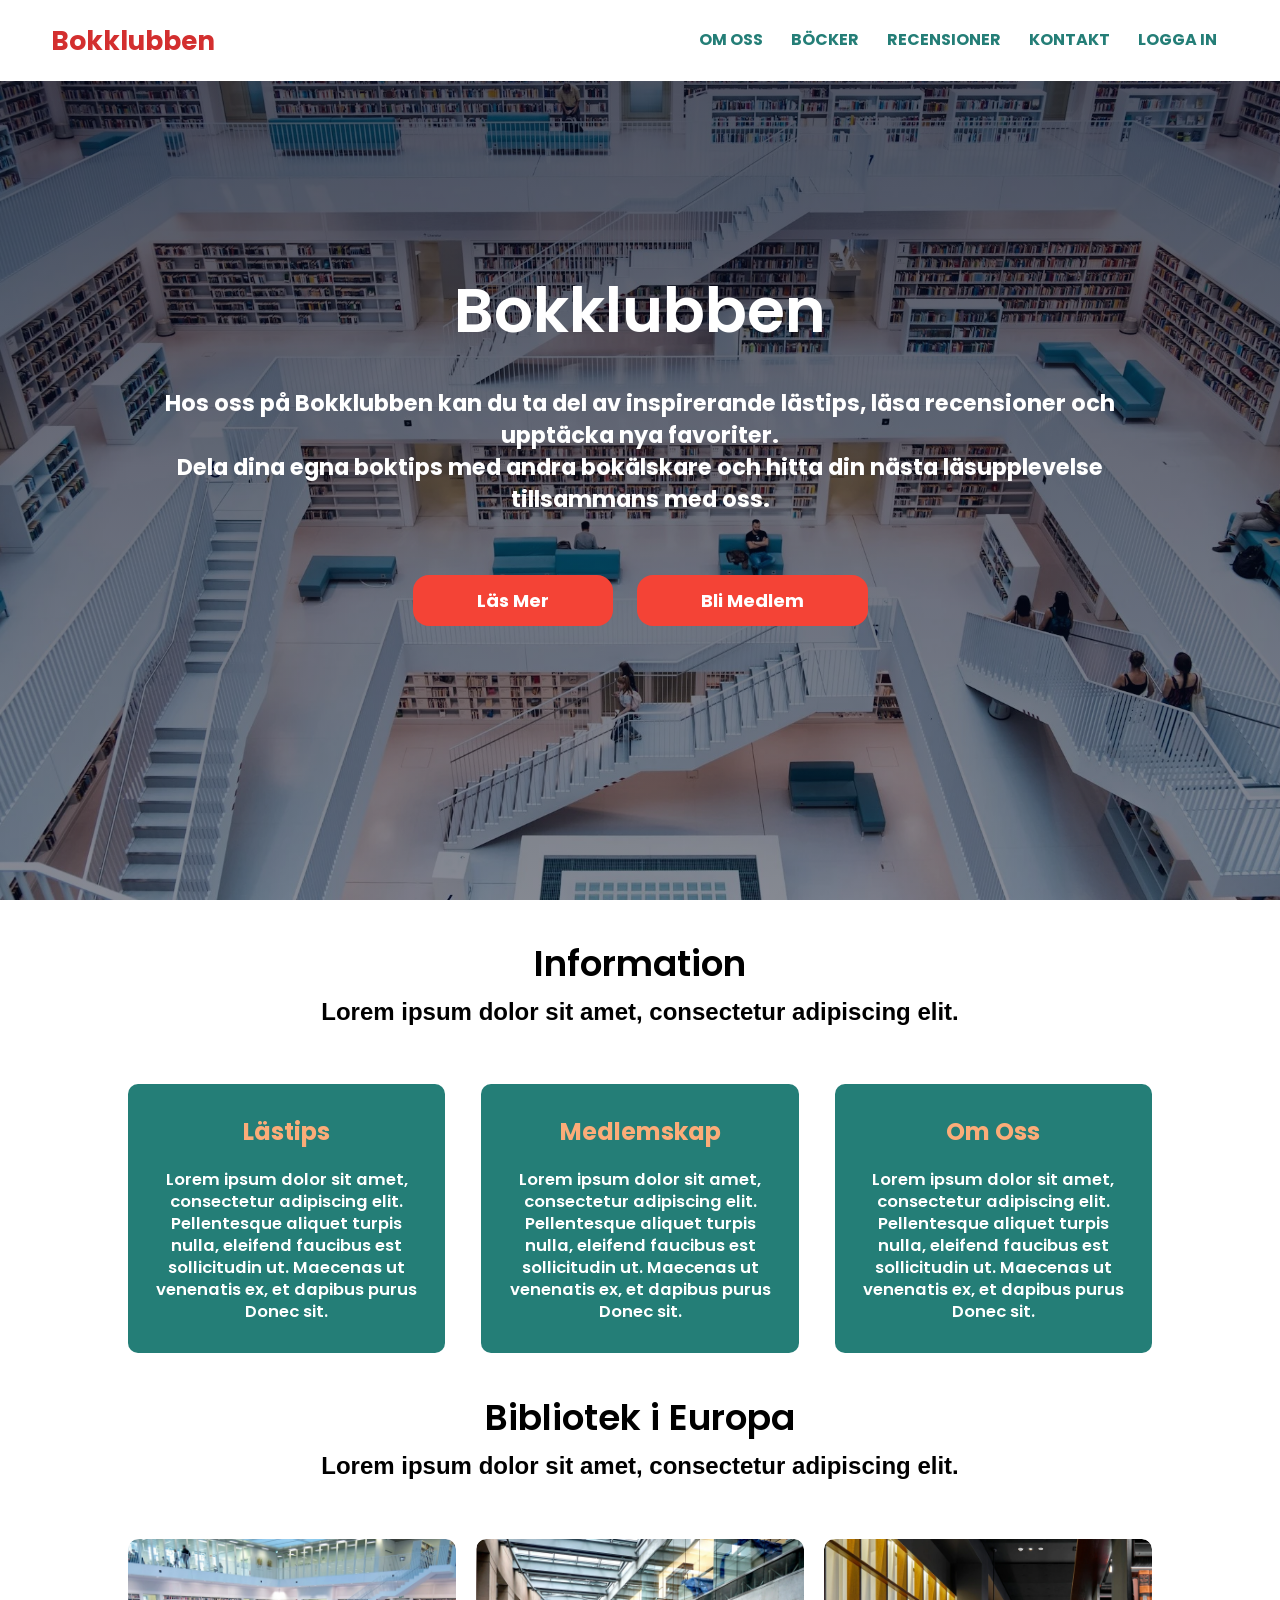
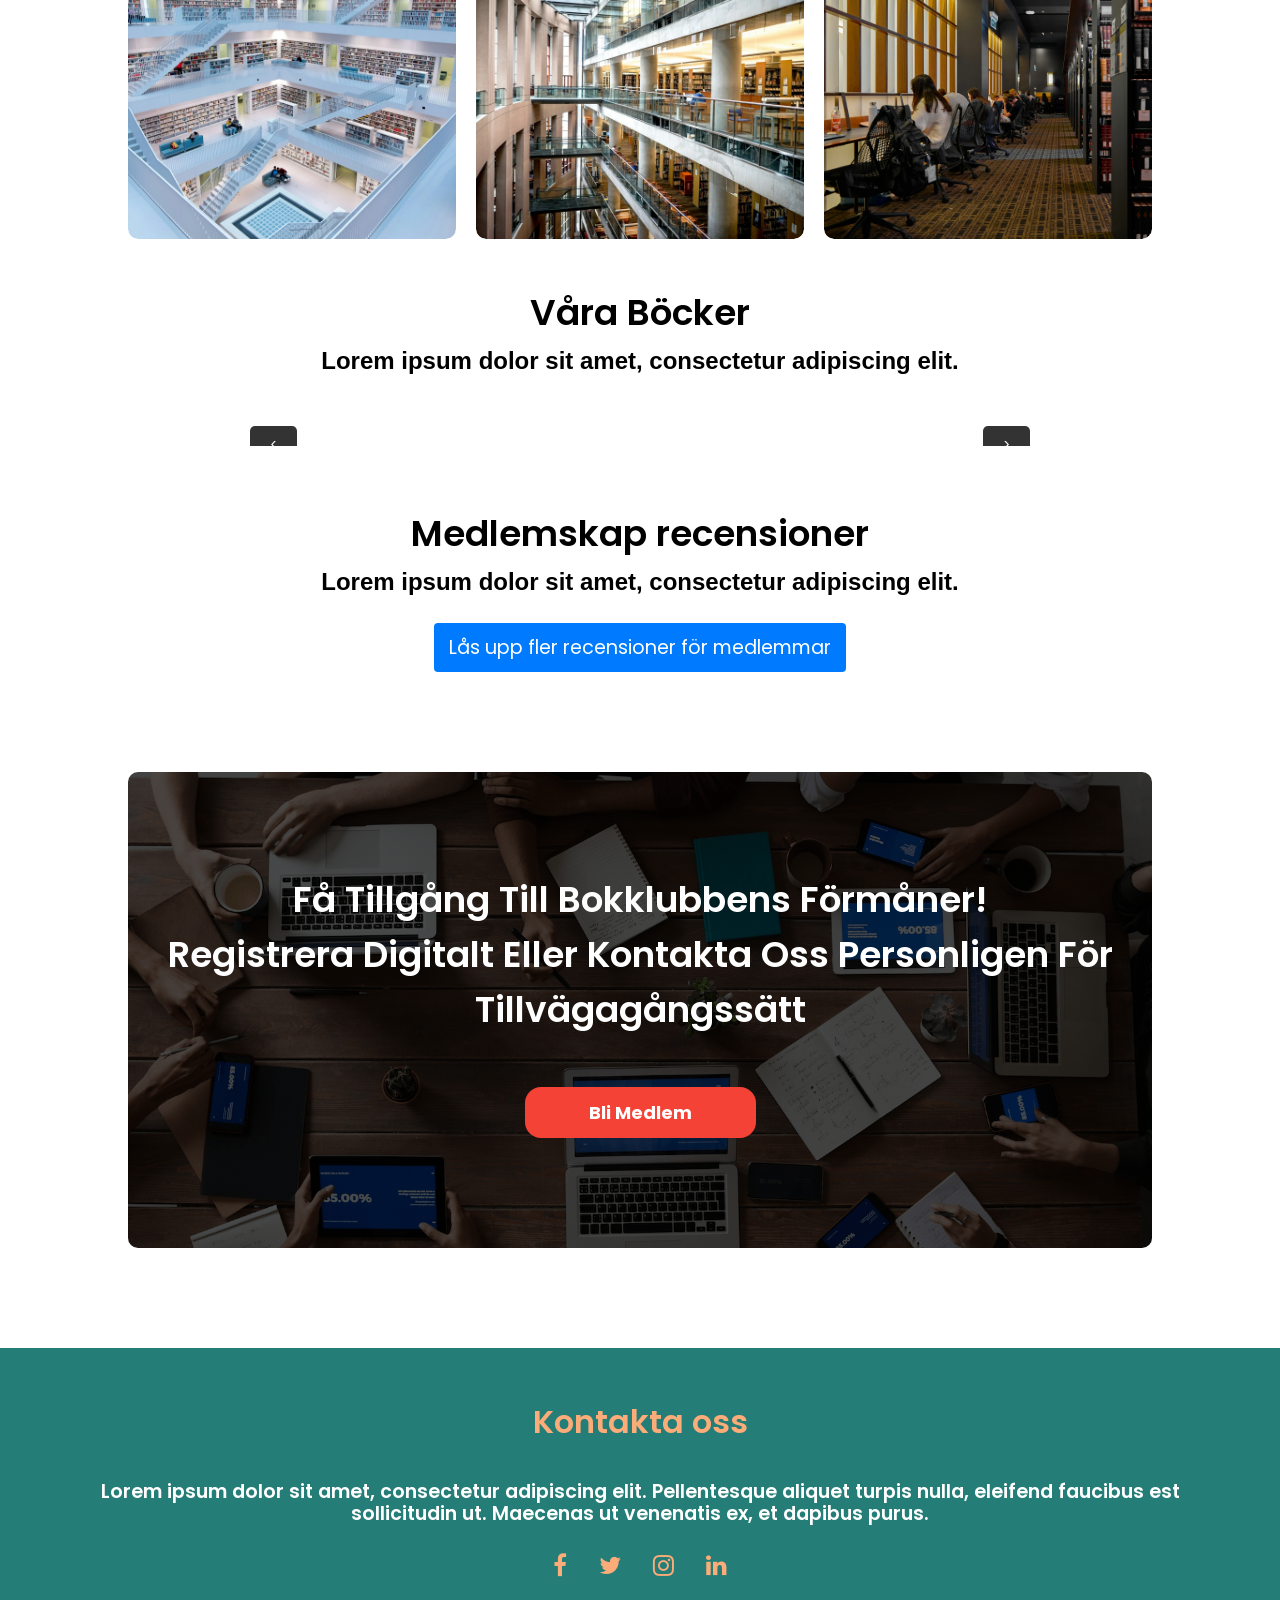
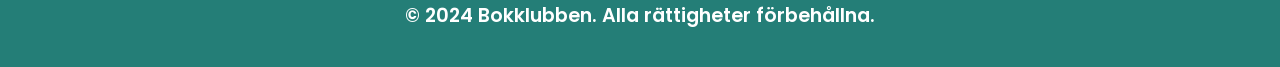
==== commit 0ef1a6f4: "Navbar designed like other pages. Some images had their web format changed." ====
--- a/index.html
+++ b/index.html
@@ -13,7 +13,7 @@
     <section class="header">
         
         <nav>
-            <a href="index.html"><img src="images/Logo.png"></a>
+            <h2>Bokklubben</h2>
             <div class="nav-links" id="navLinks">  
                 <i class="fa fa-close" onclick="hideMenu()"></i>
                 <ul>
@@ -63,19 +63,19 @@
         <p class="underrubrik">Lorem ipsum dolor sit amet, consectetur adipiscing elit.</p>
             <div class="row">
                 <div class="bibliotek-col">
-                    <img src="images/Stockholm.jpg">
+                    <img src="images/Stockholm.webp">
                     <div class="layer">
                         <h3>STOCKHOLM</h3>
                     </div>
                 </div>
                 <div class="bibliotek-col">
-                    <img src="images/Madrid.jpg">
+                    <img src="images/Madrid.webp">
                     <div class="layer">
                         <h3>MADRID</h3>
                     </div>
                 </div>
                 <div class="bibliotek-col">
-                    <img src="images/Berlin.jpg">
+                    <img src="images/Berlin.webp">
                     <div class="layer">
                         <h3>BERLIN</h3>
                     </div>
@@ -109,8 +109,7 @@
 <section class="registrera-sektion">
     
        <h1>Få Tillgång Till Bokklubbens Förmåner!<br>Registrera Digitalt Eller Kontakta Oss Personligen För Tillvägagångssätt</h1>
-        <a href="login.html" class="hero-btn">Bli Medlem</a>
-    
+        <a href="login.html" class="hero-btn">Bli Medlem</a>   
 </section>    
 </main> 
 <!-------- Footer ---------->
--- a/css/styles.css
+++ b/css/styles.css
@@ -7,7 +7,7 @@
 .header{
     min-height: 100vh;
     width: 100%;
-    background-image: linear-gradient(rgba(4, 9, 30, 0.719),rgba(4, 9, 30, 0.479)),url(/images/Library.jpg);
+    background-image: linear-gradient(rgba(4, 9, 30, 0.719),rgba(4, 9, 30, 0.479)),url(/images/Library.webp);
     background-position: center;
     background-size: cover;
     position: relative;
@@ -19,6 +19,12 @@
     padding: 1.5% 4%;
     justify-content: space-between;
     align-items: center;
+    background-color: rgb(255, 255, 255);
+}
+
+nav h2{
+    color: #d32f2f;
+    font-size: 1.65rem;
 }
 
 nav img{
@@ -38,9 +44,9 @@
 }
 
 .nav-links ul li a{
-    color: #ffffff;
+    color: #247e77;;
     text-decoration: none;
-    font-size: 18px;
+    font-size: clamp(1rem, 1.25vw, 1.2rem);
     font-weight: bold;
 }
 
@@ -166,7 +172,7 @@
 .information-sektion{
     width: 80%;
     margin: auto;
-    margin-top: -1rem;
+    margin-top: -4rem;
     text-align: center;
     padding-top: 100px;
 }
@@ -233,6 +239,7 @@
     margin: auto;
     text-align: center;
     padding-top: 50px;
+    margin-top: -4rem;
 }
 
 .bibliotek-col {
@@ -291,7 +298,7 @@
 .böcker-sektion {
     max-width: 800px;
     margin: auto;
-    margin-top: 4.5rem;
+    margin-top: 1rem;
     position: relative;
     overflow: hidden;
     text-align: center;
@@ -399,10 +406,7 @@
     margin: 0 auto; 
     padding-top: 20px; 
     text-align: center; 
-}
-
-.medlemskap-behållare, h1{
-    margin-top: 3rem;
+    margin-top: 2.5rem;
 }
 
 .medlemskap-sektion {
@@ -536,7 +540,7 @@
 .registrera-sektion{
     margin: 100px auto;
     width: 80%;
-    background-image: linear-gradient(rgba(0,0,0,0.7),rgba(0,0,0,0.7)),url(/images/Registrera.png);
+    background-image: linear-gradient(rgba(0,0,0,0.7),rgba(0,0,0,0.7)),url(/images/Registrera.webp);
     background-position: center;
     background-size: cover;
     border-radius: 10px;
